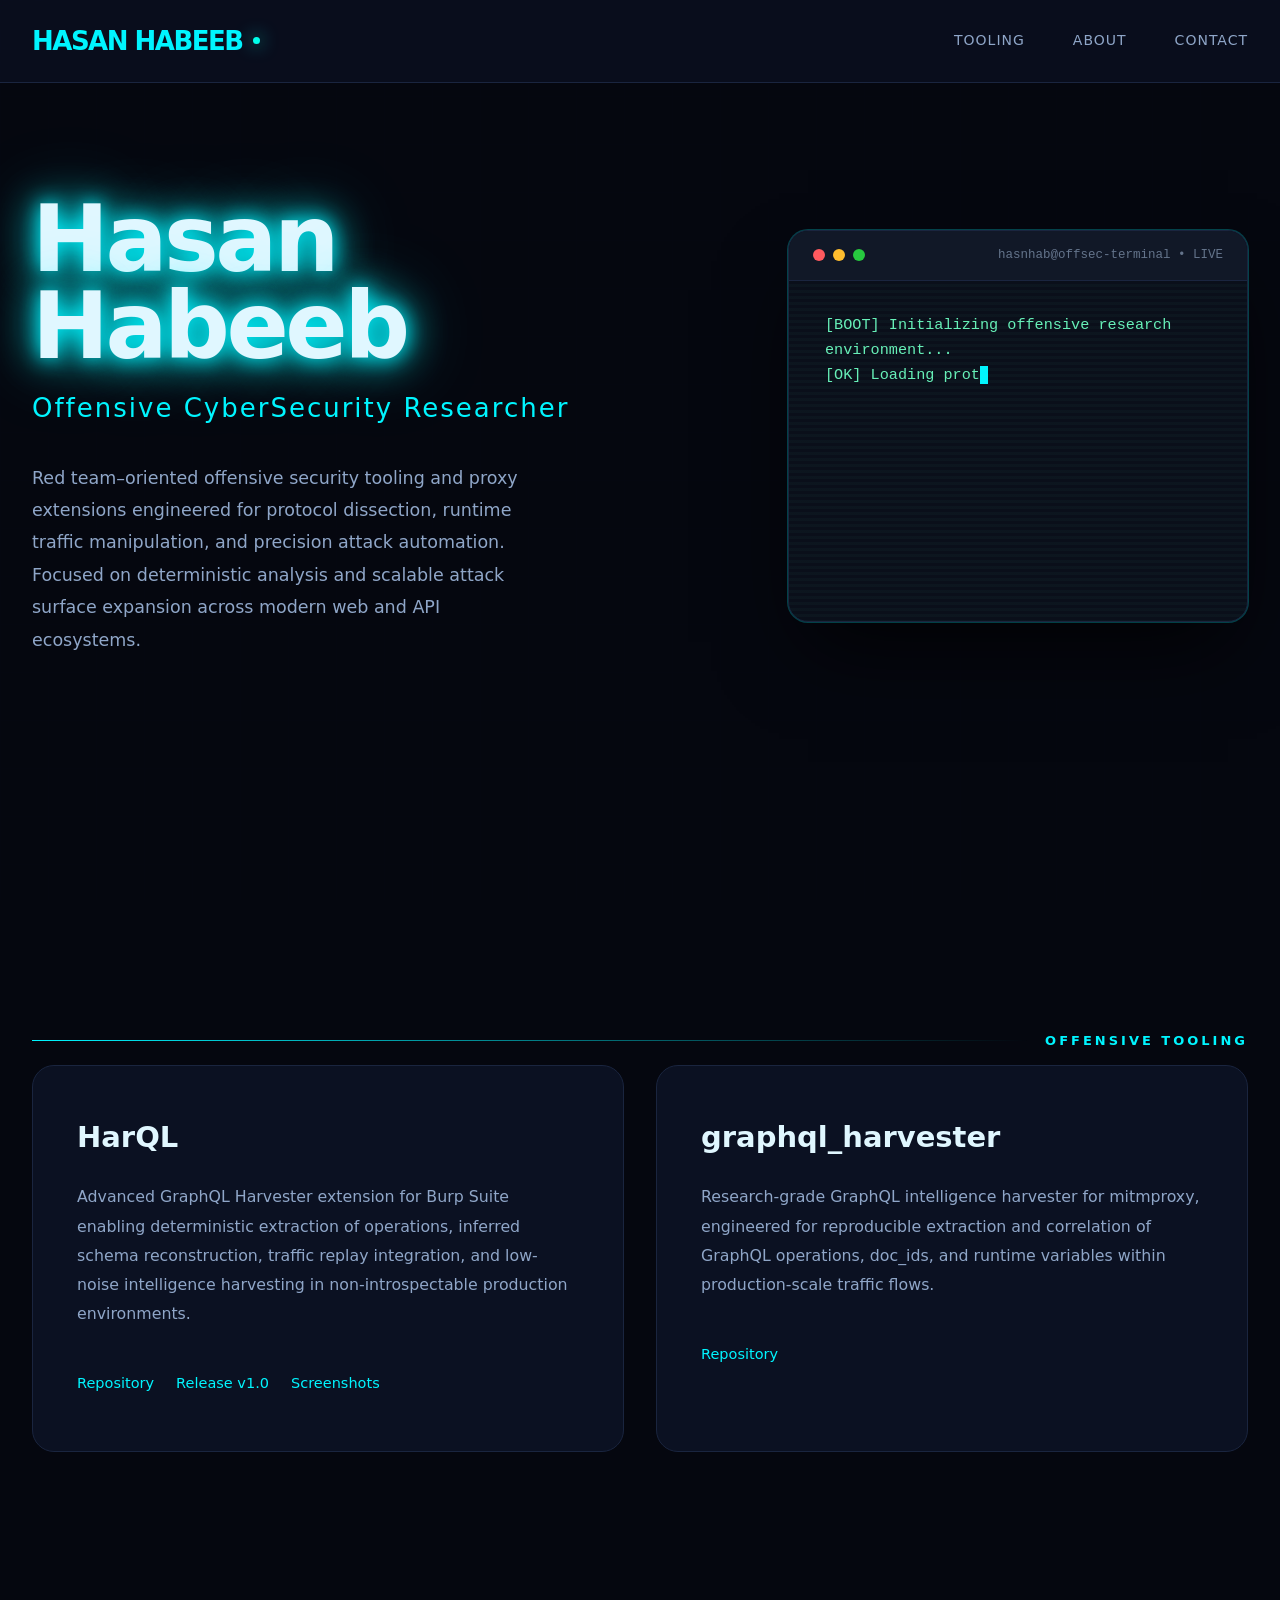
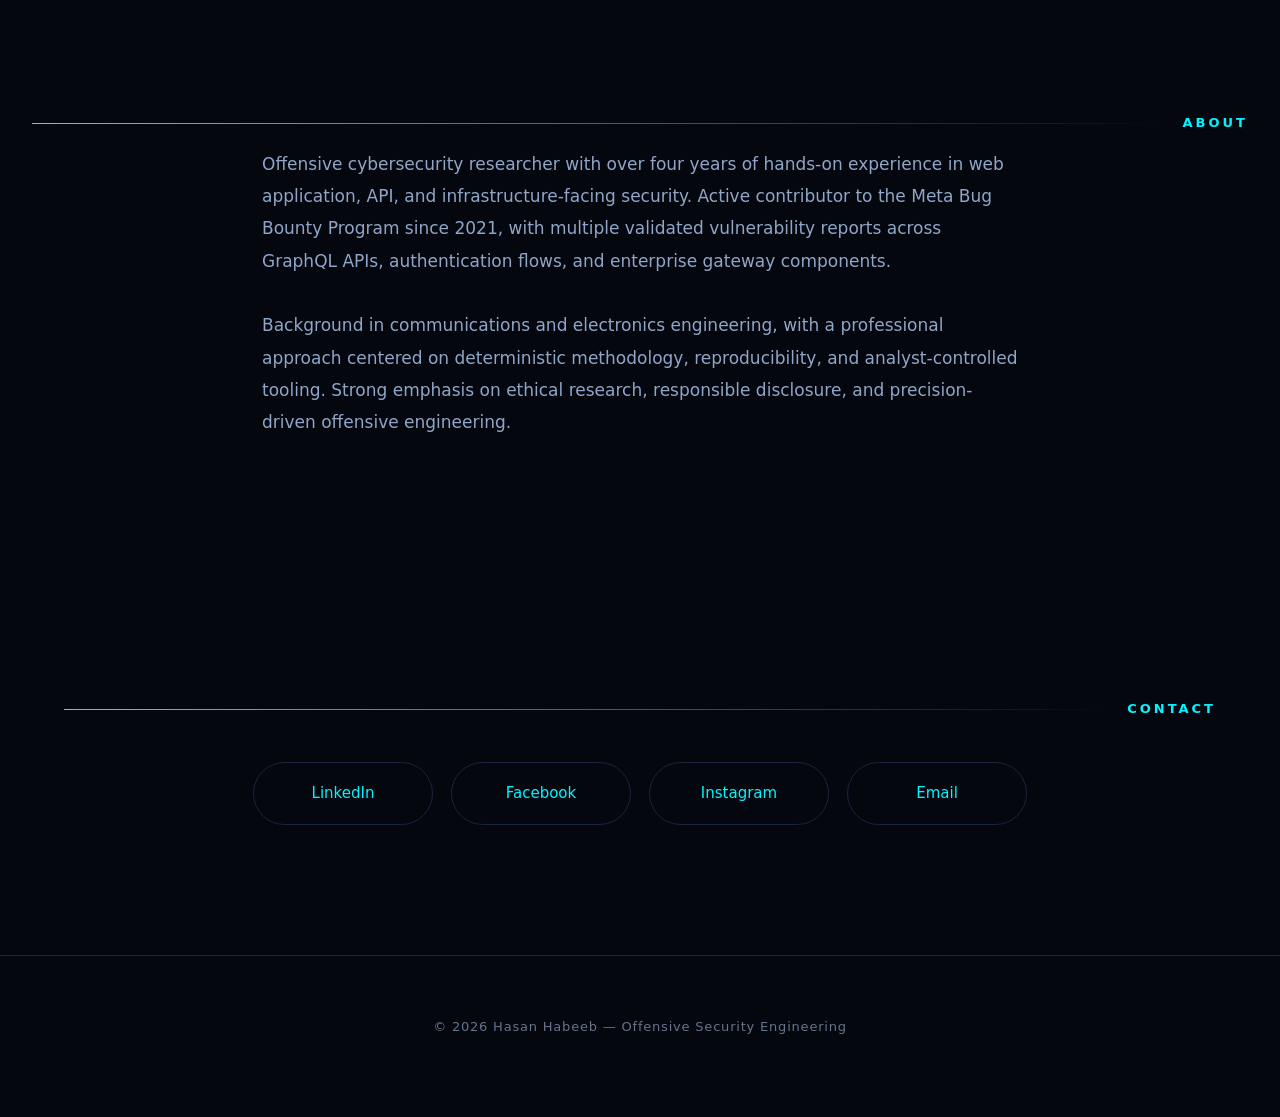
==== index.html @ f28cd234 "Update index.html" ====
<!DOCTYPE html>
<html lang="en">
<head>
    <meta charset="UTF-8">
    <meta name="viewport" content="width=device-width, initial-scale=1.0">
    <title>Hasan Habeeb | Offensive CyberSecurity Researcher</title>

    <meta name="description" content="Red team–oriented offensive security tooling and proxy extensions engineered for protocol dissection, runtime traffic manipulation, and precision attack automation.">
    <meta name="author" content="Hasan Habeeb">

    <meta property="og:title" content="Hasan Habeeb | Offensive CyberSecurity Researcher">
    <meta property="og:description" content="Offensive security tooling and proxy extensions for advanced protocol analysis and attack surface expansion.">
    <meta property="og:type" content="website">

    <meta http-equiv="Content-Security-Policy" content="default-src 'self'; script-src 'self' 'unsafe-inline'; style-src 'self' 'unsafe-inline'; img-src 'self' data:; font-src 'self'; connect-src 'self';">
    <meta http-equiv="Referrer-Policy" content="strict-origin-when-cross-origin">
    <meta http-equiv="X-Content-Type-Options" content="nosniff">
    <meta http-equiv="X-Frame-Options" content="DENY">
    <meta http-equiv="Permissions-Policy" content="camera=(), microphone=(), geolocation=(), payment=(), usb=(), magnetometer=(), gyroscope=(), accelerometer=()">
    <meta http-equiv="Strict-Transport-Security" content="max-age=31536000; includeSubDomains; preload">

    <style>
        :root {
            --bg: #05070f;
            --surface: #0b1122;
            --glass: rgba(11, 17, 34, 0.75);
            --border: #1a253f;
            --text: #e0f7ff;
            --muted: #8fa6c8;
            --accent: #00f5ff;
            --neon: #00ffea;
        }

        * {
            margin: 0;
            padding: 0;
            box-sizing: border-box;
        }

        body {
            background: var(--bg);
            color: var(--text);
            font-family: system-ui, -apple-system, BlinkMacSystemFont, "Segoe UI", Roboto, sans-serif;
            line-height: 1.65;
            overflow-x: hidden;
        }

        .grid-bg {
            position: fixed;
            inset: 0;
            background-image: 
                linear-gradient(var(--border) 1px, transparent 1px),
                linear-gradient(90deg, var(--border) 1px, transparent 1px);
            background-size: 48px 48px;
            opacity: 0.035;
            pointer-events: none;
            z-index: -1;
        }

        header {
            position: fixed;
            top: 0;
            left: 0;
            right: 0;
            z-index: 9999;
            background: var(--glass);
            backdrop-filter: blur(20px);
            border-bottom: 1px solid var(--border);
        }

        .nav-container {
            max-width: 1280px;
            margin: 0 auto;
            padding: 0 32px;
            height: 82px;
            display: flex;
            align-items: center;
            justify-content: space-between;
        }

        .logo {
            font-size: 26px;
            font-weight: 700;
            letter-spacing: -1.5px;
            color: var(--accent);
            display: flex;
            align-items: center;
            gap: 10px;
        }

        .logo::after {
            content: '';
            width: 7px;
            height: 7px;
            background: var(--neon);
            border-radius: 50%;
            box-shadow: 0 0 18px var(--neon);
        }

        .nav-links {
            display: flex;
            gap: 48px;
            font-size: 14px;
            font-weight: 500;
            letter-spacing: 1px;
        }

        .nav-links a {
            color: var(--muted);
            text-decoration: none;
            transition: all 0.3s cubic-bezier(0.23, 1, 0.32, 1);
            position: relative;
        }

        .nav-links a::after {
            content: '';
            position: absolute;
            width: 0;
            height: 1px;
            bottom: -4px;
            left: 0;
            background: var(--accent);
            transition: width 0.4s ease;
        }

        .nav-links a:hover {
            color: var(--accent);
        }

        .nav-links a:hover::after {
            width: 100%;
        }

        .hamburger {
            display: none;
            flex-direction: column;
            gap: 5px;
            cursor: pointer;
            z-index: 10000;
        }

        .hamburger span {
            width: 28px;
            height: 2px;
            background: var(--accent);
            transition: all 0.4s ease;
        }

        .mobile-menu {
            position: fixed;
            top: 82px;
            left: 0;
            right: 0;
            background: var(--surface);
            padding: 40px 32px;
            display: none;
            flex-direction: column;
            gap: 28px;
            font-size: 18px;
            border-top: 1px solid var(--border);
        }

        .mobile-menu a {
            color: var(--text);
            text-decoration: none;
        }

        .hero {
            min-height: 100vh;
            display: flex;
            align-items: center;
            position: relative;
            padding-top: 82px;
        }

        .hero-content {
            max-width: 1280px;
            margin: 0 auto;
            padding: 0 32px;
            display: grid;
            grid-template-columns: 1fr 460px;
            gap: 80px;
            align-items: center;
        }

        .hero-text h1 {
            font-size: clamp(52px, 7.5vw, 92px);
            font-weight: 700;
            line-height: 0.95;
            letter-spacing: -3.5px;
            text-shadow: 
                0 0 20px var(--accent),
                0 0 40px var(--accent),
                0 0 80px rgba(0, 245, 255, 0.4);
            margin-bottom: 16px;
        }

        .hero-text .subtitle {
            font-size: 26px;
            color: var(--accent);
            font-weight: 500;
            letter-spacing: 2px;
            margin-bottom: 32px;
        }

        .hero-text .tagline {
            font-size: 17.5px;
            max-width: 520px;
            color: var(--muted);
            line-height: 1.85;
        }

        .terminal-frame {
            background: #0a0f1a;
            border: 1px solid var(--border);
            border-radius: 20px;
            overflow: hidden;
            box-shadow: 
                0 0 0 1px rgba(0, 245, 255, 0.25),
                0 40px 80px -20px rgba(0, 0, 0, 0.8);
        }

        .terminal-header {
            background: #111827;
            padding: 14px 24px;
            display: flex;
            align-items: center;
            gap: 12px;
            border-bottom: 1px solid var(--border);
        }

        .terminal-dots {
            display: flex;
            gap: 8px;
        }

        .terminal-dots span {
            width: 12px;
            height: 12px;
            border-radius: 50%;
        }

        .terminal-dots span:nth-child(1) { background: #ff5a5f; }
        .terminal-dots span:nth-child(2) { background: #ffbd2e; }
        .terminal-dots span:nth-child(3) { background: #27c93f; }

        .terminal-body {
            padding: 32px 36px;
            font-family: ui-monospace, monospace;
            font-size: 15.2px;
            color: #67f0b8;
            height: 340px;
            position: relative;
            overflow: hidden;
        }

        .terminal-body::before {
            content: '';
            position: absolute;
            top: 0;
            left: 0;
            width: 100%;
            height: 100%;
            background: linear-gradient(transparent 50%, rgba(103, 240, 184, 0.03) 50%);
            background-size: 100% 6px;
            pointer-events: none;
            animation: scanline 6s linear infinite;
        }

        @keyframes scanline {
            0% { transform: translateY(-100%); }
            100% { transform: translateY(300%); }
        }

        section {
            padding: 130px 0;
            position: relative;
        }

        .section-header {
            max-width: 1280px;
            margin: 0 auto;
            padding: 0 32px;
            font-size: 13px;
            font-weight: 600;
            letter-spacing: 3px;
            color: var(--accent);
            margin-bottom: 14px;
            display: flex;
            align-items: center;
            gap: 16px;
        }

        .section-header::before {
            content: '';
            height: 1px;
            flex: 1;
            background: linear-gradient(to right, var(--accent), transparent);
        }

        .tools-grid {
            max-width: 1280px;
            margin: 0 auto;
            padding: 0 32px;
            display: grid;
            grid-template-columns: repeat(auto-fit, minmax(520px, 1fr));
            gap: 32px;
        }

        .tool-card {
            background: var(--surface);
            border: 1px solid var(--border);
            border-radius: 22px;
            padding: 48px 44px;
            transition: all 0.5s cubic-bezier(0.23, 1, 0.32, 1);
            position: relative;
            overflow: hidden;
        }

        .tool-card::before {
            content: '';
            position: absolute;
            inset: 0;
            background: linear-gradient(135deg, rgba(0, 245, 255, 0.06), transparent);
            opacity: 0;
            transition: opacity 0.5s ease;
        }

        .tool-card:hover {
            transform: translateY(-16px) scale(1.02);
            border-color: var(--accent);
            box-shadow: 0 0 60px -10px rgba(0, 245, 255, 0.45);
        }

        .tool-card:hover::before {
            opacity: 1;
        }

        .tool-card h3 {
            font-size: 29px;
            font-weight: 700;
            margin-bottom: 20px;
            color: var(--text);
        }

        .tool-card p {
            color: var(--muted);
            font-size: 15.8px;
            line-height: 1.85;
        }

        .tool-links {
            margin-top: 38px;
            display: flex;
            flex-wrap: wrap;
            gap: 22px;
        }

        .tool-links a {
            color: var(--accent);
            font-size: 14.5px;
            font-weight: 500;
            text-decoration: none;
            padding: 6px 0;
            border-bottom: 1px solid transparent;
            transition: all 0.3s ease;
        }

        .tool-links a:hover {
            border-bottom-color: var(--accent);
            color: #ffffff;
        }

        .about-content {
            max-width: 1280px;
            margin: 0 auto;
            padding: 0 32px;
            font-size: 17px;
            color: var(--muted);
            line-height: 1.9;
            max-width: 820px;
        }

        .contact-section {
            max-width: 1280px;
            margin: 0 auto;
            padding: 0 32px;
            text-align: center;
        }

        .contact-buttons {
            display: flex;
            justify-content: center;
            flex-wrap: wrap;
            gap: 18px;
            margin-top: 42px;
        }

        .contact-btn {
            background: transparent;
            border: 1.5px solid var(--border);
            color: var(--accent);
            padding: 18px 42px;
            border-radius: 9999px;
            font-size: 15px;
            font-weight: 500;
            text-decoration: none;
            transition: all 0.4s cubic-bezier(0.23, 1, 0.32, 1);
            min-width: 180px;
        }

        .contact-btn:hover {
            border-color: var(--accent);
            background: rgba(0, 245, 255, 0.08);
            transform: translateY(-4px);
            box-shadow: 0 0 30px rgba(0, 245, 255, 0.3);
        }

        footer {
            border-top: 1px solid var(--border);
            padding: 60px 0 80px;
            text-align: center;
            color: #64748b;
            font-size: 13px;
            letter-spacing: 0.8px;
        }

        @media (max-width: 992px) {
            .hero-content {
                grid-template-columns: 1fr;
                gap: 60px;
                text-align: center;
            }
            .tools-grid {
                grid-template-columns: 1fr;
            }
        }

        @media (max-width: 768px) {
            .nav-links {
                display: none;
            }
            .hamburger {
                display: flex;
            }
            .mobile-menu {
                display: none;
            }
            .mobile-menu.active {
                display: flex;
            }
            .terminal-body {
                height: 280px;
                padding: 24px 28px;
                font-size: 14px;
            }
        }
    </style>
</head>
<body>

    <div class="grid-bg"></div>

    <header>
        <div class="nav-container">
            <div class="logo">HASAN HABEEB</div>
            
            <div class="nav-links">
                <a href="#tools">TOOLING</a>
                <a href="#about">ABOUT</a>
                <a href="#contact">CONTACT</a>
            </div>

            <div class="hamburger" id="hamburger">
                <span></span>
                <span></span>
                <span></span>
            </div>
        </div>

        <div class="mobile-menu" id="mobileMenu">
            <a href="#tools">TOOLING</a>
            <a href="#about">ABOUT</a>
            <a href="#contact">CONTACT</a>
        </div>
    </header>

    <section class="hero">
        <div class="hero-content">
            <div class="hero-text">
                <h1>Hasan Habeeb</h1>
                <div class="subtitle">Offensive CyberSecurity Researcher</div>
                <div class="tagline">
                    Red team–oriented offensive security tooling and proxy extensions engineered for protocol dissection, runtime traffic manipulation, and precision attack automation. Focused on deterministic analysis and scalable attack surface expansion across modern web and API ecosystems.
                </div>
            </div>

            <div class="terminal-frame">
                <div class="terminal-header">
                    <div class="terminal-dots">
                        <span></span>
                        <span></span>
                        <span></span>
                    </div>
                    <div style="margin-left: auto; font-size: 12.5px; color: #64748b; font-family: monospace;">hasnhab@offsec-terminal • LIVE</div>
                </div>
                <div class="terminal-body" id="terminal"></div>
            </div>
        </div>
    </section>

    <section id="tools">
        <div class="section-header">OFFENSIVE TOOLING</div>
        
        <div class="tools-grid">
            <div class="tool-card">
                <h3>HarQL</h3>
                <p>
                    Advanced GraphQL Harvester extension for Burp Suite enabling deterministic extraction of operations, inferred schema reconstruction, traffic replay integration, and low-noise intelligence harvesting in non-introspectable production environments.
                </p>
                <div class="tool-links">
                    <a href="https://github.com/Hasnhab/HarQL" target="_blank">Repository</a>
                    <a href="https://github.com/Hasnhab/HarQL/releases/tag/HarQL_v1.0" target="_blank">Release v1.0</a>
                    <a href="https://github.com/Hasnhab/HarQL/blob/main/README.md#demo--screenshots" target="_blank">Screenshots</a>
                </div>
            </div>

            <div class="tool-card">
                <h3>graphql_harvester</h3>
                <p>
                    Research-grade GraphQL intelligence harvester for mitmproxy, engineered for reproducible extraction and correlation of GraphQL operations, doc_ids, and runtime variables within production-scale traffic flows.
                </p>
                <div class="tool-links">
                    <a href="https://github.com/Hasnhab/graphql_harvester" target="_blank">Repository</a>
                </div>
            </div>
        </div>
    </section>

    <section id="about">
        <div class="section-header">ABOUT</div>
        <div class="about-content">
            Offensive cybersecurity researcher with over four years of hands-on experience in web application, API, and infrastructure-facing security. Active contributor to the Meta Bug Bounty Program since 2021, with multiple validated vulnerability reports across GraphQL APIs, authentication flows, and enterprise gateway components.
            <br><br>
            Background in communications and electronics engineering, with a professional approach centered on deterministic methodology, reproducibility, and analyst-controlled tooling. Strong emphasis on ethical research, responsible disclosure, and precision-driven offensive engineering.
        </div>
    </section>

    <section id="contact">
        <div class="contact-section">
            <div class="section-header">CONTACT</div>
            
            <div class="contact-buttons">
                <a href="https://www.linkedin.com/in/hasanhabeeb" target="_blank" class="contact-btn">LinkedIn</a>
                <a href="https://www.facebook.com/HasanHabeb" target="_blank" class="contact-btn">Facebook</a>
                <a href="https://www.instagram.com/hasan.a.habeeb" target="_blank" class="contact-btn">Instagram</a>
                <a href="mailto:hasnhab.sec@gmail.com" class="contact-btn">Email</a>
            </div>
        </div>
    </section>

    <footer>
        © 2026 Hasan Habeeb — Offensive Security Engineering
    </footer>

    <script>
        const lines = [
            "[BOOT] Initializing offensive research environment...",
            "[OK] Loading protocol dissection modules",
            "[OK] Attaching runtime traffic instrumentation",
            "[OK] GraphQL intelligence harvesting engine ready",
            "[OK] Attack surface expansion routines active",
            "[READY] Analyst control granted"
        ];

        let lineIndex = 0;
        let charIndex = 0;
        let currentText = "";

        const terminal = document.getElementById("terminal");

        function typeLine() {
            if (lineIndex < lines.length) {
                if (charIndex < lines[lineIndex].length) {
                    currentText += lines[lineIndex].charAt(charIndex);
                    terminal.innerHTML = currentText + '<span style="display:inline-block;width:8px;height:18px;background:#00f5ff;vertical-align:middle;animation:blink 0.7s step-end infinite;"></span>';
                    charIndex++;
                    setTimeout(typeLine, 26);
                } else {
                    currentText += "<br>";
                    terminal.innerHTML = currentText + '<span style="display:inline-block;width:8px;height:18px;background:#00f5ff;vertical-align:middle;animation:blink 0.7s step-end infinite;"></span>';
                    lineIndex++;
                    charIndex = 0;
                    setTimeout(typeLine, 480);
                }
            } else {
                setTimeout(() => {
                    terminal.innerHTML = "";
                    lineIndex = 0;
                    charIndex = 0;
                    currentText = "";
                    typeLine();
                }, 3800);
            }
        }

        const hamburger = document.getElementById("hamburger");
        const mobileMenu = document.getElementById("mobileMenu");

        hamburger.addEventListener("click", () => {
            hamburger.classList.toggle("active");
            mobileMenu.classList.toggle("active");
            
            if (hamburger.classList.contains("active")) {
                hamburger.style.transform = "rotate(90deg)";
                hamburger.children[0].style.transform = "rotate(45deg) translate(6px, 6px)";
                hamburger.children[1].style.opacity = "0";
                hamburger.children[2].style.transform = "rotate(-45deg) translate(5px, -5px)";
            } else {
                hamburger.style.transform = "none";
                hamburger.children[0].style.transform = "none";
                hamburger.children[1].style.opacity = "1";
                hamburger.children[2].style.transform = "none";
            }
        });

        window.onload = () => {
            typeLine();
        };
    </script>
</body>
</html>
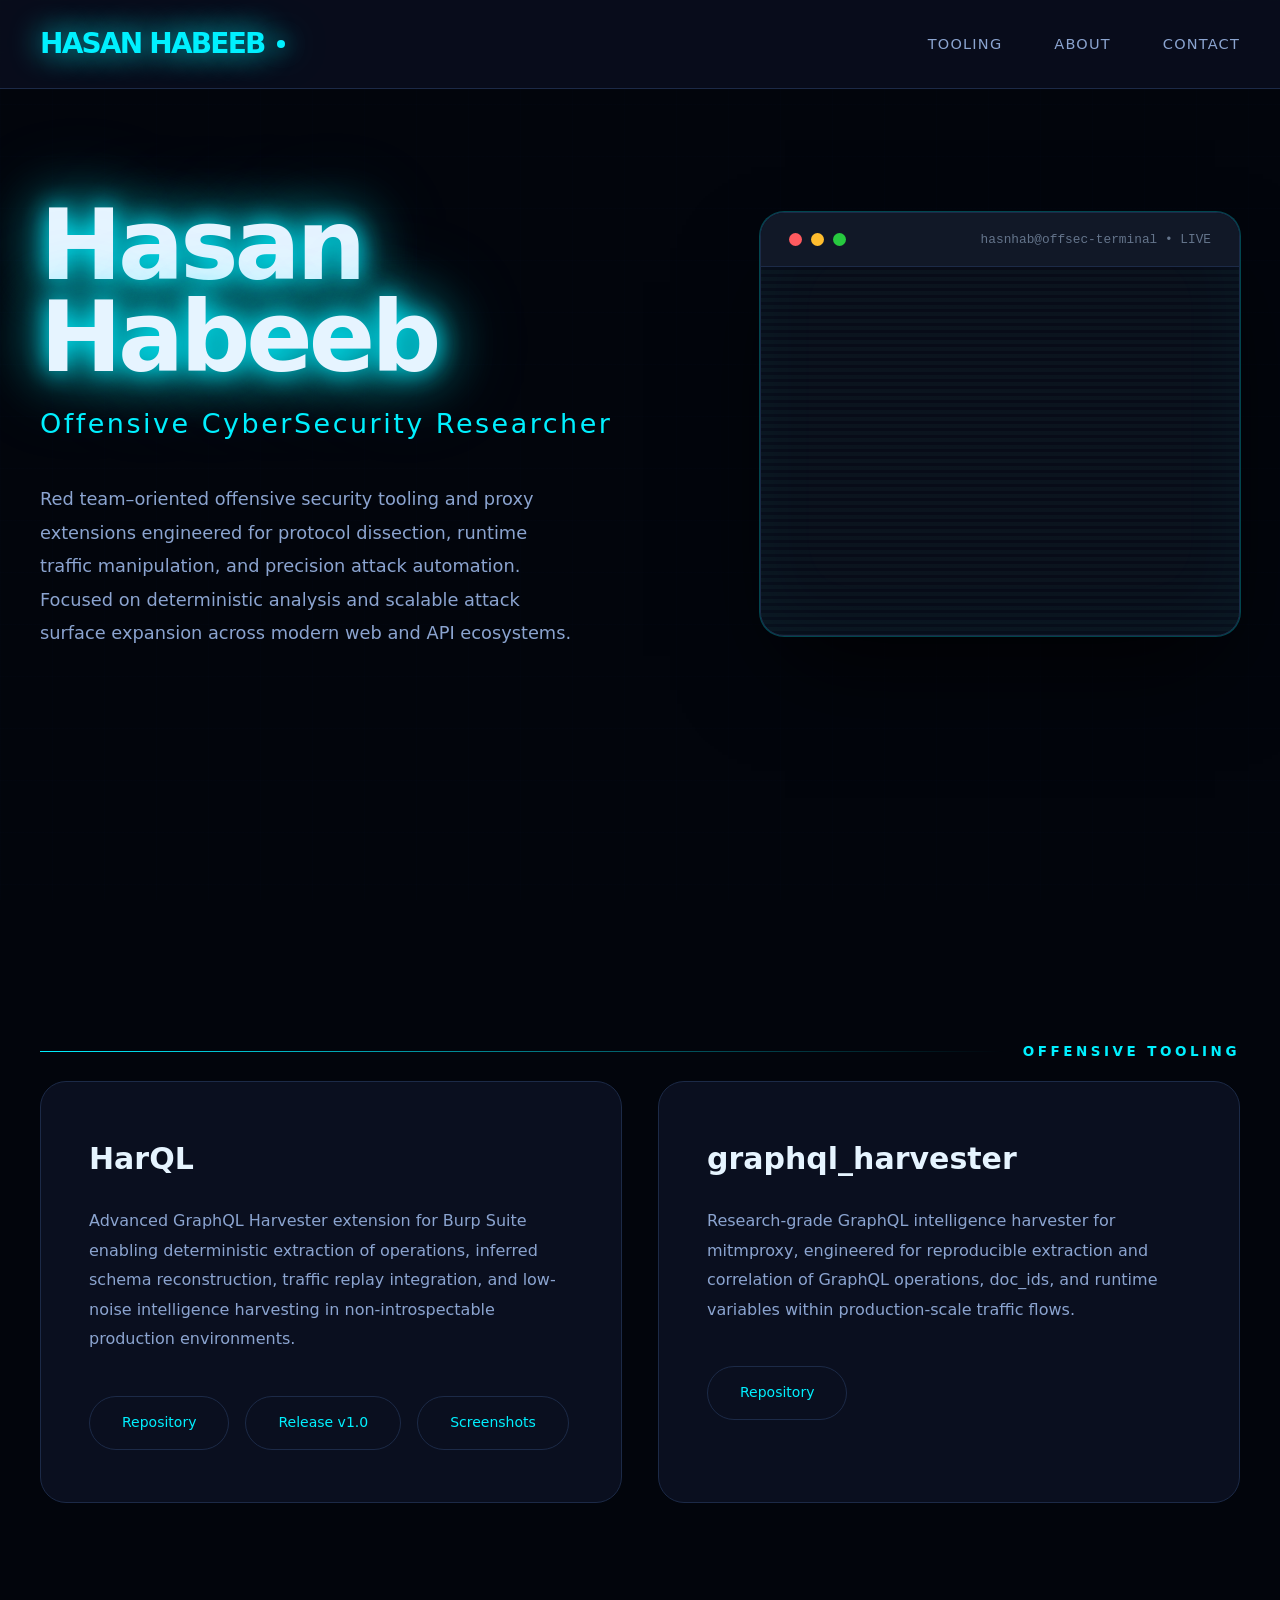
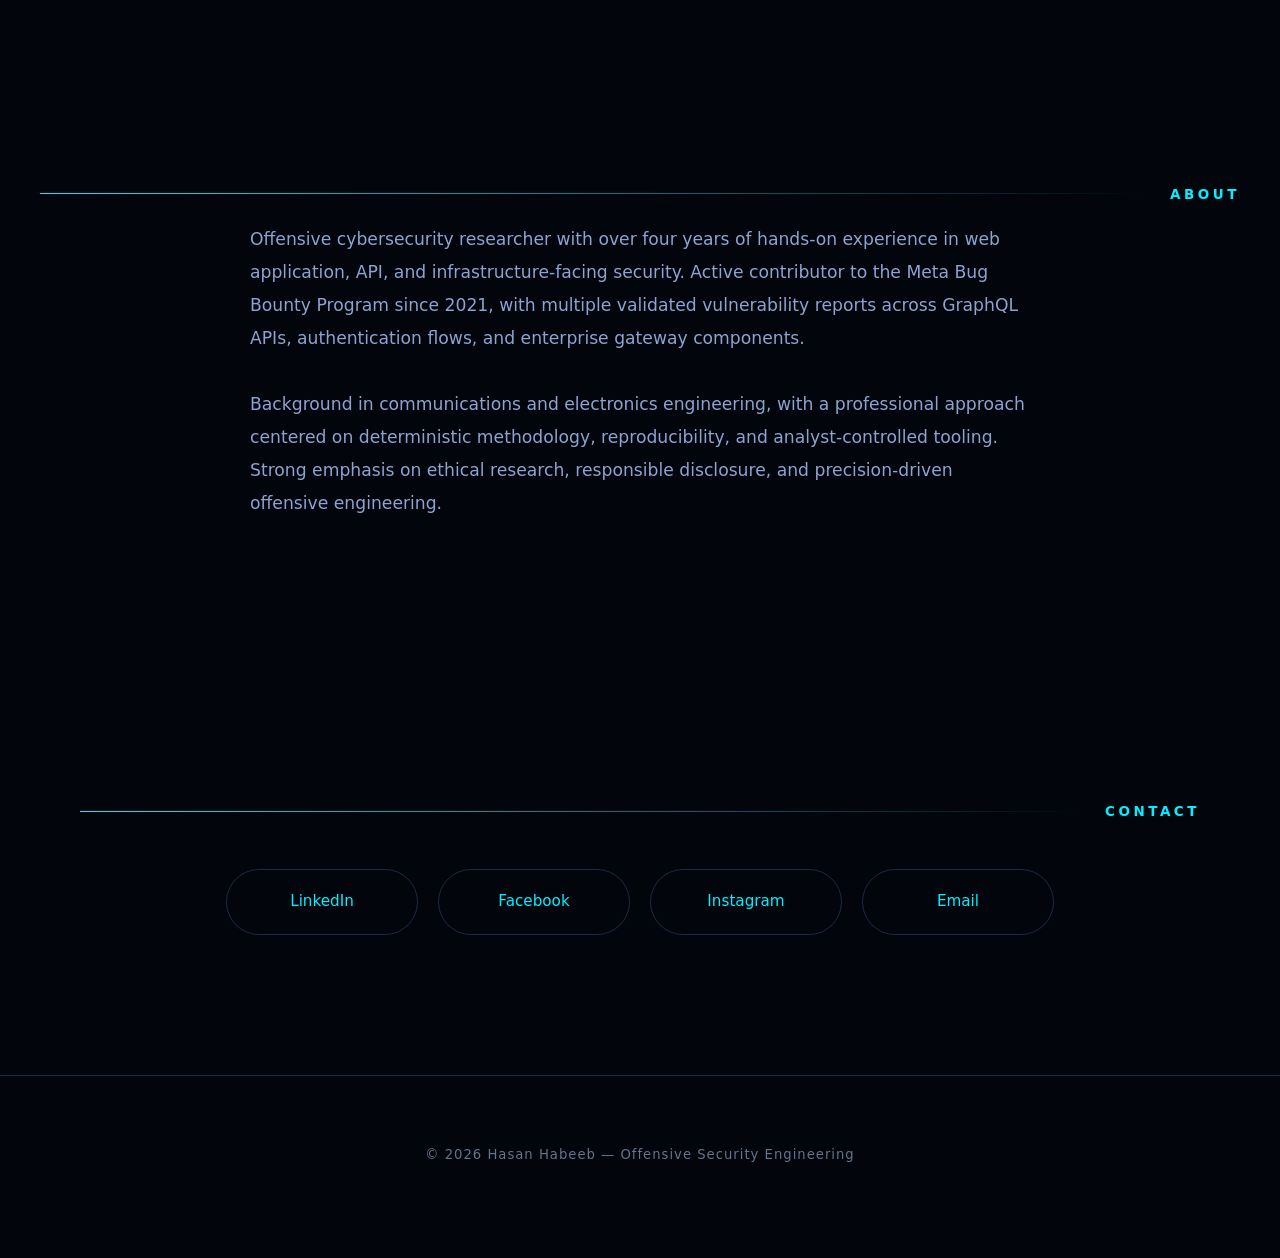
==== commit 464a8b8c: "Update index.html" ====
--- a/index.html
+++ b/index.html
@@ -21,14 +21,14 @@
 
     <style>
         :root {
-            --bg: #05070f;
-            --surface: #0b1122;
-            --glass: rgba(11, 17, 34, 0.75);
-            --border: #1a253f;
-            --text: #e0f7ff;
-            --muted: #8fa6c8;
-            --accent: #00f5ff;
-            --neon: #00ffea;
+            --bg: #02050c;
+            --surface: #0a0f1f;
+            --glass: rgba(10, 15, 31, 0.82);
+            --border: #1c2a47;
+            --text: #e6f4ff;
+            --muted: #8ba4d0;
+            --accent: #00f0ff;
+            --neon-glow: #00f0ff;
         }
 
         * {
@@ -41,7 +41,7 @@
             background: var(--bg);
             color: var(--text);
             font-family: system-ui, -apple-system, BlinkMacSystemFont, "Segoe UI", Roboto, sans-serif;
-            line-height: 1.65;
+            line-height: 1.68;
             overflow-x: hidden;
         }
 
@@ -49,10 +49,9 @@
             position: fixed;
             inset: 0;
             background-image: 
-                linear-gradient(var(--border) 1px, transparent 1px),
-                linear-gradient(90deg, var(--border) 1px, transparent 1px);
-            background-size: 48px 48px;
-            opacity: 0.035;
+                linear-gradient(rgba(28, 42, 71, 0.045) 1px, transparent 1px),
+                linear-gradient(90deg, rgba(28, 42, 71, 0.045) 1px, transparent 1px);
+            background-size: 52px 52px;
             pointer-events: none;
             z-index: -1;
         }
@@ -64,67 +63,68 @@
             right: 0;
             z-index: 9999;
             background: var(--glass);
-            backdrop-filter: blur(20px);
+            backdrop-filter: blur(28px);
             border-bottom: 1px solid var(--border);
         }
 
         .nav-container {
-            max-width: 1280px;
+            max-width: 1320px;
             margin: 0 auto;
-            padding: 0 32px;
-            height: 82px;
+            padding: 0 40px;
+            height: 88px;
             display: flex;
             align-items: center;
             justify-content: space-between;
         }
 
         .logo {
-            font-size: 26px;
+            font-size: 28px;
             font-weight: 700;
-            letter-spacing: -1.5px;
+            letter-spacing: -1.8px;
             color: var(--accent);
             display: flex;
             align-items: center;
-            gap: 10px;
+            gap: 12px;
+            text-shadow: 0 0 30px var(--neon-glow);
         }
 
         .logo::after {
             content: '';
-            width: 7px;
-            height: 7px;
-            background: var(--neon);
+            width: 8px;
+            height: 8px;
+            background: var(--accent);
             border-radius: 50%;
-            box-shadow: 0 0 18px var(--neon);
+            box-shadow: 0 0 22px var(--neon-glow), 0 0 44px var(--neon-glow);
         }
 
         .nav-links {
             display: flex;
-            gap: 48px;
-            font-size: 14px;
+            gap: 52px;
+            font-size: 14.5px;
             font-weight: 500;
-            letter-spacing: 1px;
+            letter-spacing: 1.2px;
         }
 
         .nav-links a {
             color: var(--muted);
             text-decoration: none;
-            transition: all 0.3s cubic-bezier(0.23, 1, 0.32, 1);
+            transition: all 0.35s cubic-bezier(0.23, 1, 0.32, 1);
             position: relative;
         }
 
         .nav-links a::after {
             content: '';
             position: absolute;
+            bottom: -6px;
+            left: 0;
             width: 0;
-            height: 1px;
-            bottom: -4px;
-            left: 0;
-            background: var(--accent);
-            transition: width 0.4s ease;
+            height: 1.5px;
+            background: linear-gradient(to right, var(--accent), transparent);
+            transition: width 0.45s ease;
         }
 
         .nav-links a:hover {
-            color: var(--accent);
+            color: #ffffff;
         }
 
         .nav-links a:hover::after {
@@ -134,109 +134,113 @@
         .hamburger {
             display: none;
             flex-direction: column;
-            gap: 5px;
+            gap: 6px;
             cursor: pointer;
             z-index: 10000;
         }
 
         .hamburger span {
-            width: 28px;
-            height: 2px;
+            width: 30px;
+            height: 2.5px;
             background: var(--accent);
-            transition: all 0.4s ease;
+            transition: all 0.45s cubic-bezier(0.68, -0.55, 0.27, 1.55);
         }
 
         .mobile-menu {
             position: fixed;
-            top: 82px;
+            top: 88px;
             left: 0;
             right: 0;
             background: var(--surface);
-            padding: 40px 32px;
+            padding: 48px 40px;
             display: none;
             flex-direction: column;
-            gap: 28px;
-            font-size: 18px;
+            gap: 32px;
+            font-size: 19px;
+            font-weight: 500;
             border-top: 1px solid var(--border);
+            box-shadow: 0 20px 40px rgba(0, 0, 0, 0.7);
         }
 
         .mobile-menu a {
             color: var(--text);
             text-decoration: none;
+            transition: color 0.3s ease;
         }
 
         .hero {
             min-height: 100vh;
             display: flex;
             align-items: center;
+            padding-top: 88px;
             position: relative;
-            padding-top: 82px;
         }
 
         .hero-content {
-            max-width: 1280px;
+            max-width: 1320px;
             margin: 0 auto;
-            padding: 0 32px;
+            padding: 0 40px;
             display: grid;
-            grid-template-columns: 1fr 460px;
-            gap: 80px;
+            grid-template-columns: 1fr 480px;
+            gap: 92px;
             align-items: center;
         }
 
         .hero-text h1 {
-            font-size: clamp(52px, 7.5vw, 92px);
+            font-size: clamp(56px, 7.8vw, 98px);
             font-weight: 700;
-            line-height: 0.95;
-            letter-spacing: -3.5px;
+            line-height: 0.94;
+            letter-spacing: -4px;
             text-shadow: 
-                0 0 20px var(--accent),
-                0 0 40px var(--accent),
-                0 0 80px rgba(0, 245, 255, 0.4);
-            margin-bottom: 16px;
+                0 0 25px var(--accent),
+                0 0 55px var(--accent),
+                0 0 95px rgba(0, 240, 255, 0.35);
+            margin-bottom: 18px;
         }
 
         .hero-text .subtitle {
-            font-size: 26px;
+            font-size: 27px;
             color: var(--accent);
             font-weight: 500;
-            letter-spacing: 2px;
-            margin-bottom: 32px;
+            letter-spacing: 2.5px;
+            margin-bottom: 36px;
         }
 
         .hero-text .tagline {
-            font-size: 17.5px;
-            max-width: 520px;
+            font-size: 17.8px;
+            max-width: 540px;
             color: var(--muted);
-            line-height: 1.85;
+            line-height: 1.88;
         }
 
         .terminal-frame {
-            background: #0a0f1a;
+            background: #080c18;
             border: 1px solid var(--border);
-            border-radius: 20px;
+            border-radius: 24px;
             overflow: hidden;
             box-shadow: 
-                0 0 0 1px rgba(0, 245, 255, 0.25),
-                0 40px 80px -20px rgba(0, 0, 0, 0.8);
+                0 0 0 1px rgba(0, 240, 255, 0.28),
+                0 45px 95px -25px rgba(0, 0, 0, 0.85),
+                inset 0 0 80px rgba(0, 240, 255, 0.035);
         }
 
         .terminal-header {
             background: #111827;
-            padding: 14px 24px;
+            padding: 16px 28px;
             display: flex;
             align-items: center;
-            gap: 12px;
+            gap: 14px;
             border-bottom: 1px solid var(--border);
         }
 
         .terminal-dots {
             display: flex;
-            gap: 8px;
+            gap: 9px;
         }
 
         .terminal-dots span {
-            width: 12px;
-            height: 12px;
+            width: 13px;
+            height: 13px;
             border-radius: 50%;
         }
 
@@ -245,11 +249,11 @@
         .terminal-dots span:nth-child(3) { background: #27c93f; }
 
         .terminal-body {
-            padding: 32px 36px;
+            padding: 36px 40px;
             font-family: ui-monospace, monospace;
-            font-size: 15.2px;
-            color: #67f0b8;
-            height: 340px;
+            font-size: 15.4px;
+            color: #6ff8c4;
+            height: 368px;
             position: relative;
             overflow: hidden;
         }
@@ -257,38 +261,35 @@
         .terminal-body::before {
             content: '';
             position: absolute;
-            top: 0;
-            left: 0;
-            width: 100%;
-            height: 100%;
-            background: linear-gradient(transparent 50%, rgba(103, 240, 184, 0.03) 50%);
-            background-size: 100% 6px;
+            inset: 0;
+            background: linear-gradient(transparent 48%, rgba(111, 248, 196, 0.035) 50%);
+            background-size: 100% 7px;
             pointer-events: none;
-            animation: scanline 6s linear infinite;
+            animation: scanline 7s linear infinite;
         }
 
         @keyframes scanline {
-            0% { transform: translateY(-100%); }
-            100% { transform: translateY(300%); }
+            0% { transform: translateY(-120%); }
+            100% { transform: translateY(320%); }
         }
 
         section {
-            padding: 130px 0;
+            padding: 140px 0;
             position: relative;
         }
 
         .section-header {
-            max-width: 1280px;
+            max-width: 1320px;
             margin: 0 auto;
-            padding: 0 32px;
-            font-size: 13px;
+            padding: 0 40px;
+            font-size: 13.5px;
             font-weight: 600;
-            letter-spacing: 3px;
+            letter-spacing: 3.5px;
             color: var(--accent);
-            margin-bottom: 14px;
+            margin-bottom: 18px;
             display: flex;
             align-items: center;
-            gap: 16px;
+            gap: 18px;
         }
 
         .section-header::before {
@@ -299,20 +300,20 @@
         }
 
         .tools-grid {
-            max-width: 1280px;
+            max-width: 1320px;
             margin: 0 auto;
-            padding: 0 32px;
+            padding: 0 40px;
             display: grid;
-            grid-template-columns: repeat(auto-fit, minmax(520px, 1fr));
-            gap: 32px;
+            grid-template-columns: repeat(auto-fit, minmax(540px, 1fr));
+            gap: 36px;
         }
 
         .tool-card {
             background: var(--surface);
             border: 1px solid var(--border);
-            border-radius: 22px;
-            padding: 48px 44px;
-            transition: all 0.5s cubic-bezier(0.23, 1, 0.32, 1);
+            border-radius: 26px;
+            padding: 52px 48px;
+            transition: all 0.55s cubic-bezier(0.23, 1, 0.32, 1);
             position: relative;
             overflow: hidden;
         }
@@ -321,15 +322,18 @@
             content: '';
             position: absolute;
             inset: 0;
-            background: linear-gradient(135deg, rgba(0, 245, 255, 0.06), transparent);
+            background: linear-gradient(135deg, rgba(0, 240, 255, 0.065), transparent 60%);
             opacity: 0;
-            transition: opacity 0.5s ease;
+            transition: opacity 0.55s ease;
+            pointer-events: none;
         }
 
         .tool-card:hover {
-            transform: translateY(-16px) scale(1.02);
+            transform: translateY(-18px);
             border-color: var(--accent);
-            box-shadow: 0 0 60px -10px rgba(0, 245, 255, 0.45);
+            box-shadow: 
+                0 0 0 1px var(--accent),
+                0 35px 75px -18px rgba(0, 240, 255, 0.42);
         }
 
         .tool-card:hover::before {
@@ -337,98 +341,101 @@
         }
 
         .tool-card h3 {
-            font-size: 29px;
+            font-size: 30px;
             font-weight: 700;
-            margin-bottom: 20px;
-            color: var(--text);
+            margin-bottom: 22px;
         }
 
         .tool-card p {
             color: var(--muted);
-            font-size: 15.8px;
+            font-size: 16px;
             line-height: 1.85;
         }
 
         .tool-links {
-            margin-top: 38px;
+            margin-top: 42px;
             display: flex;
             flex-wrap: wrap;
-            gap: 22px;
-        }
-
-        .tool-links a {
-            color: var(--accent);
-            font-size: 14.5px;
-            font-weight: 500;
-            text-decoration: none;
-            padding: 6px 0;
-            border-bottom: 1px solid transparent;
-            transition: all 0.3s ease;
-        }
-
-        .tool-links a:hover {
-            border-bottom-color: var(--accent);
-            color: #ffffff;
-        }
-
-        .about-content {
-            max-width: 1280px;
-            margin: 0 auto;
-            padding: 0 32px;
-            font-size: 17px;
-            color: var(--muted);
-            line-height: 1.9;
-            max-width: 820px;
-        }
-
-        .contact-section {
-            max-width: 1280px;
-            margin: 0 auto;
-            padding: 0 32px;
-            text-align: center;
-        }
-
-        .contact-buttons {
-            display: flex;
-            justify-content: center;
-            flex-wrap: wrap;
-            gap: 18px;
-            margin-top: 42px;
-        }
-
-        .contact-btn {
+            gap: 16px;
+        }
+
+        .tool-btn {
             background: transparent;
             border: 1.5px solid var(--border);
             color: var(--accent);
-            padding: 18px 42px;
+            padding: 14px 32px;
             border-radius: 9999px;
-            font-size: 15px;
+            font-size: 14px;
             font-weight: 500;
             text-decoration: none;
             transition: all 0.4s cubic-bezier(0.23, 1, 0.32, 1);
-            min-width: 180px;
+        }
+
+        .tool-btn:hover {
+            background: rgba(0, 240, 255, 0.09);
+            border-color: var(--accent);
+            box-shadow: 0 0 25px rgba(0, 240, 255, 0.35);
+            transform: translateY(-3px);
+        }
+
+        .about-content {
+            max-width: 1320px;
+            margin: 0 auto;
+            padding: 0 40px;
+            font-size: 17.2px;
+            color: var(--muted);
+            line-height: 1.92;
+            max-width: 860px;
+        }
+
+        .contact-section {
+            max-width: 1320px;
+            margin: 0 auto;
+            padding: 0 40px;
+            text-align: center;
+        }
+
+        .contact-buttons {
+            display: flex;
+            justify-content: center;
+            flex-wrap: wrap;
+            gap: 20px;
+            margin-top: 46px;
+        }
+
+        .contact-btn {
+            background: transparent;
+            border: 1.8px solid var(--border);
+            color: var(--accent);
+            padding: 19px 46px;
+            border-radius: 9999px;
+            font-size: 15.2px;
+            font-weight: 500;
+            text-decoration: none;
+            transition: all 0.45s cubic-bezier(0.23, 1, 0.32, 1);
+            min-width: 192px;
         }
 
         .contact-btn:hover {
             border-color: var(--accent);
-            background: rgba(0, 245, 255, 0.08);
-            transform: translateY(-4px);
-            box-shadow: 0 0 30px rgba(0, 245, 255, 0.3);
+            background: rgba(0, 240, 255, 0.085);
+            box-shadow: 0 0 35px rgba(0, 240, 255, 0.38);
+            transform: translateY(-5px);
         }
 
         footer {
             border-top: 1px solid var(--border);
-            padding: 60px 0 80px;
+            padding: 68px 0 92px;
             text-align: center;
             color: #64748b;
-            font-size: 13px;
-            letter-spacing: 0.8px;
-        }
-
-        @media (max-width: 992px) {
+            font-size: 13.2px;
+            letter-spacing: 1px;
+        }
+
+        @media (max-width: 1024px) {
             .hero-content {
                 grid-template-columns: 1fr;
-                gap: 60px;
+                gap: 72px;
                 text-align: center;
             }
             .tools-grid {
@@ -450,9 +457,9 @@
                 display: flex;
             }
             .terminal-body {
-                height: 280px;
-                padding: 24px 28px;
-                font-size: 14px;
+                height: 290px;
+                padding: 28px 32px;
+                font-size: 14.2px;
             }
         }
     </style>
@@ -502,7 +509,7 @@
                         <span></span>
                         <span></span>
                     </div>
-                    <div style="margin-left: auto; font-size: 12.5px; color: #64748b; font-family: monospace;">hasnhab@offsec-terminal • LIVE</div>
+                    <div style="margin-left: auto; font-size: 12.8px; color: #64748b; font-family: monospace;">hasnhab@offsec-terminal • LIVE</div>
                 </div>
                 <div class="terminal-body" id="terminal"></div>
             </div>
@@ -519,9 +526,9 @@
                     Advanced GraphQL Harvester extension for Burp Suite enabling deterministic extraction of operations, inferred schema reconstruction, traffic replay integration, and low-noise intelligence harvesting in non-introspectable production environments.
                 </p>
                 <div class="tool-links">
-                    <a href="https://github.com/Hasnhab/HarQL" target="_blank">Repository</a>
-                    <a href="https://github.com/Hasnhab/HarQL/releases/tag/HarQL_v1.0" target="_blank">Release v1.0</a>
-                    <a href="https://github.com/Hasnhab/HarQL/blob/main/README.md#demo--screenshots" target="_blank">Screenshots</a>
+                    <a href="https://github.com/Hasnhab/HarQL" target="_blank" class="tool-btn">Repository</a>
+                    <a href="https://github.com/Hasnhab/HarQL/releases/tag/HarQL_v1.0" target="_blank" class="tool-btn">Release v1.0</a>
+                    <a href="https://github.com/Hasnhab/HarQL/blob/main/README.md#demo--screenshots" target="_blank" class="tool-btn">Screenshots</a>
                 </div>
             </div>
 
@@ -531,7 +538,7 @@
                     Research-grade GraphQL intelligence harvester for mitmproxy, engineered for reproducible extraction and correlation of GraphQL operations, doc_ids, and runtime variables within production-scale traffic flows.
                 </p>
                 <div class="tool-links">
-                    <a href="https://github.com/Hasnhab/graphql_harvester" target="_blank">Repository</a>
+                    <a href="https://github.com/Hasnhab/graphql_harvester" target="_blank" class="tool-btn">Repository</a>
                 </div>
             </div>
         </div>
@@ -583,50 +590,19 @@
             if (lineIndex < lines.length) {
                 if (charIndex < lines[lineIndex].length) {
                     currentText += lines[lineIndex].charAt(charIndex);
-                    terminal.innerHTML = currentText + '<span style="display:inline-block;width:8px;height:18px;background:#00f5ff;vertical-align:middle;animation:blink 0.7s step-end infinite;"></span>';
+                    terminal.innerHTML = currentText + '<span style="display:inline-block;width:8px;height:19px;background:#00f0ff;vertical-align:middle;animation:blink 0.75s step-end infinite;"></span>';
                     charIndex++;
-                    setTimeout(typeLine, 26);
+                    setTimeout(typeLine, 24);
                 } else {
                     currentText += "<br>";
-                    terminal.innerHTML = currentText + '<span style="display:inline-block;width:8px;height:18px;background:#00f5ff;vertical-align:middle;animation:blink 0.7s step-end infinite;"></span>';
+                    terminal.innerHTML = currentText + '<span style="display:inline-block;width:8px;height:19px;background:#00f0ff;vertical-align:middle;animation:blink 0.75s step-end infinite;"></span>';
                     lineIndex++;
                     charIndex = 0;
-                    setTimeout(typeLine, 480);
+                    setTimeout(typeLine, 460);
                 }
             } else {
                 setTimeout(() => {
                     terminal.innerHTML = "";
                     lineIndex = 0;
                     charIndex = 0;
-                    currentText = "";
-                    typeLine();
-                }, 3800);
-            }
-        }
-
-        const hamburger = document.getElementById("hamburger");
-        const mobileMenu = document.getElementById("mobileMenu");
-
-        hamburger.addEventListener("click", () => {
-            hamburger.classList.toggle("active");
-            mobileMenu.classList.toggle("active");
-            
-            if (hamburger.classList.contains("active")) {
-                hamburger.style.transform = "rotate(90deg)";
-                hamburger.children[0].style.transform = "rotate(45deg) translate(6px, 6px)";
-                hamburger.children[1].style.opacity = "0";
-                hamburger.children[2].style.transform = "rotate(-45deg) translate(5px, -5px)";
-            } else {
-                hamburger.style.transform = "none";
-                hamburger.children[0].style.transform = "none";
-                hamburger.children[1].style.opacity = "1";
-                hamburger.children[2].style.transform = "none";
-            }
-        });
-
-        window.onload = () => {
-            typeLine();
-        };
-    </script>
-</body>
-</html>+                    currentTe
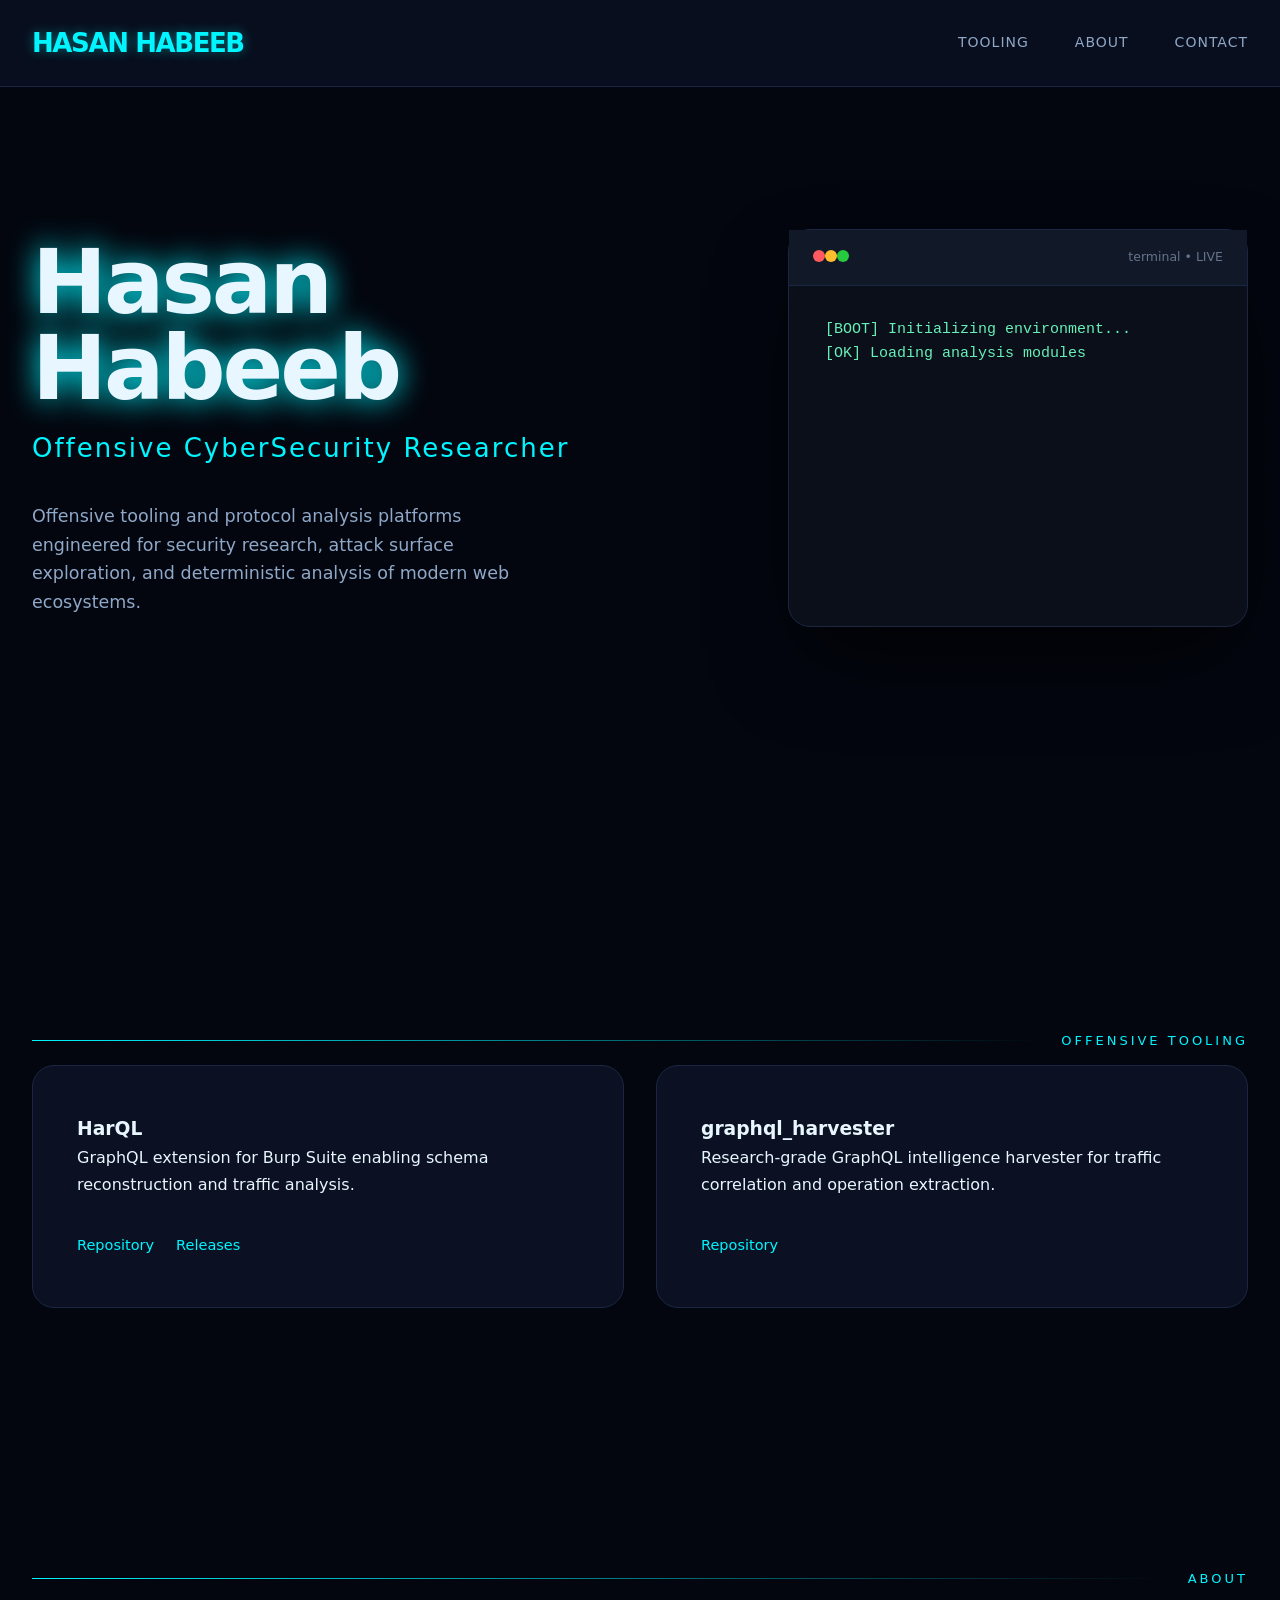
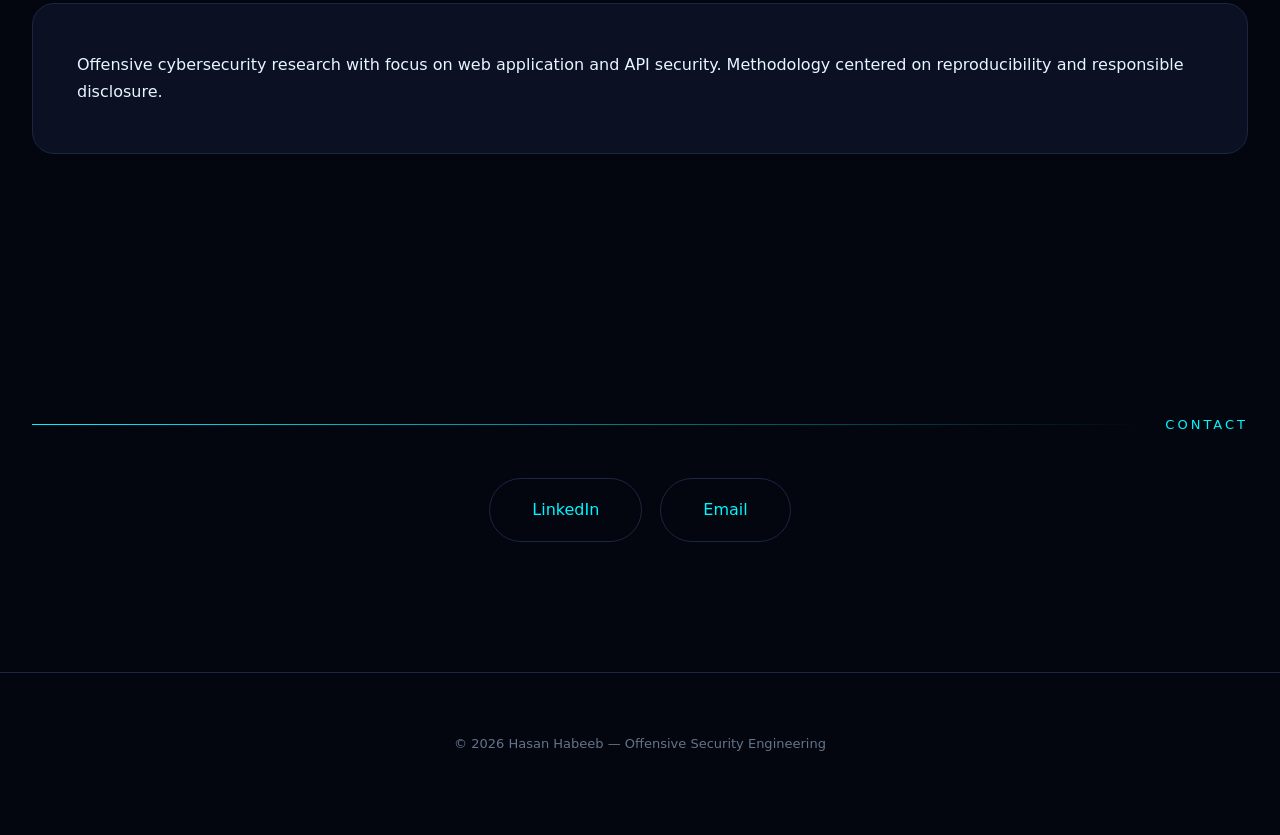
==== commit 5c096931: "Update index.html" ====
--- a/index.html
+++ b/index.html
@@ -1,608 +1,476 @@
 <!DOCTYPE html>
 <html lang="en">
 <head>
-    <meta charset="UTF-8">
-    <meta name="viewport" content="width=device-width, initial-scale=1.0">
-    <title>Hasan Habeeb | Offensive CyberSecurity Researcher</title>
-
-    <meta name="description" content="Red team–oriented offensive security tooling and proxy extensions engineered for protocol dissection, runtime traffic manipulation, and precision attack automation.">
-    <meta name="author" content="Hasan Habeeb">
-
-    <meta property="og:title" content="Hasan Habeeb | Offensive CyberSecurity Researcher">
-    <meta property="og:description" content="Offensive security tooling and proxy extensions for advanced protocol analysis and attack surface expansion.">
-    <meta property="og:type" content="website">
-
-    <meta http-equiv="Content-Security-Policy" content="default-src 'self'; script-src 'self' 'unsafe-inline'; style-src 'self' 'unsafe-inline'; img-src 'self' data:; font-src 'self'; connect-src 'self';">
-    <meta http-equiv="Referrer-Policy" content="strict-origin-when-cross-origin">
-    <meta http-equiv="X-Content-Type-Options" content="nosniff">
-    <meta http-equiv="X-Frame-Options" content="DENY">
-    <meta http-equiv="Permissions-Policy" content="camera=(), microphone=(), geolocation=(), payment=(), usb=(), magnetometer=(), gyroscope=(), accelerometer=()">
-    <meta http-equiv="Strict-Transport-Security" content="max-age=31536000; includeSubDomains; preload">
-
-    <style>
-        :root {
-            --bg: #02050c;
-            --surface: #0a0f1f;
-            --glass: rgba(10, 15, 31, 0.82);
-            --border: #1c2a47;
-            --text: #e6f4ff;
-            --muted: #8ba4d0;
-            --accent: #00f0ff;
-            --neon-glow: #00f0ff;
-        }
-
-        * {
-            margin: 0;
-            padding: 0;
-            box-sizing: border-box;
-        }
-
-        body {
-            background: var(--bg);
-            color: var(--text);
-            font-family: system-ui, -apple-system, BlinkMacSystemFont, "Segoe UI", Roboto, sans-serif;
-            line-height: 1.68;
-            overflow-x: hidden;
-        }
-
-        .grid-bg {
-            position: fixed;
-            inset: 0;
-            background-image: 
-                linear-gradient(rgba(28, 42, 71, 0.045) 1px, transparent 1px),
-                linear-gradient(90deg, rgba(28, 42, 71, 0.045) 1px, transparent 1px);
-            background-size: 52px 52px;
-            pointer-events: none;
-            z-index: -1;
-        }
-
-        header {
-            position: fixed;
-            top: 0;
-            left: 0;
-            right: 0;
-            z-index: 9999;
-            background: var(--glass);
-            backdrop-filter: blur(28px);
-            border-bottom: 1px solid var(--border);
-        }
-
-        .nav-container {
-            max-width: 1320px;
-            margin: 0 auto;
-            padding: 0 40px;
-            height: 88px;
-            display: flex;
-            align-items: center;
-            justify-content: space-between;
-        }
-
-        .logo {
-            font-size: 28px;
-            font-weight: 700;
-            letter-spacing: -1.8px;
-            color: var(--accent);
-            display: flex;
-            align-items: center;
-            gap: 12px;
-            text-shadow: 0 0 30px var(--neon-glow);
-        }
-
-        .logo::after {
-            content: '';
-            width: 8px;
-            height: 8px;
-            background: var(--accent);
-            border-radius: 50%;
-            box-shadow: 0 0 22px var(--neon-glow), 0 0 44px var(--neon-glow);
-        }
-
-        .nav-links {
-            display: flex;
-            gap: 52px;
-            font-size: 14.5px;
-            font-weight: 500;
-            letter-spacing: 1.2px;
-        }
-
-        .nav-links a {
-            color: var(--muted);
-            text-decoration: none;
-            transition: all 0.35s cubic-bezier(0.23, 1, 0.32, 1);
-            position: relative;
-        }
-
-        .nav-links a::after {
-            content: '';
-            position: absolute;
-            bottom: -6px;
-            left: 0;
-            width: 0;
-            height: 1.5px;
-            background: linear-gradient(to right, var(--accent), transparent);
-            transition: width 0.45s ease;
-        }
-
-        .nav-links a:hover {
-            color: #ffffff;
-        }
-
-        .nav-links a:hover::after {
-            width: 100%;
-        }
-
-        .hamburger {
-            display: none;
-            flex-direction: column;
-            gap: 6px;
-            cursor: pointer;
-            z-index: 10000;
-        }
-
-        .hamburger span {
-            width: 30px;
-            height: 2.5px;
-            background: var(--accent);
-            transition: all 0.45s cubic-bezier(0.68, -0.55, 0.27, 1.55);
-        }
-
-        .mobile-menu {
-            position: fixed;
-            top: 88px;
-            left: 0;
-            right: 0;
-            background: var(--surface);
-            padding: 48px 40px;
-            display: none;
-            flex-direction: column;
-            gap: 32px;
-            font-size: 19px;
-            font-weight: 500;
-            border-top: 1px solid var(--border);
-            box-shadow: 0 20px 40px rgba(0, 0, 0, 0.7);
-        }
-
-        .mobile-menu a {
-            color: var(--text);
-            text-decoration: none;
-            transition: color 0.3s ease;
-        }
-
-        .hero {
-            min-height: 100vh;
-            display: flex;
-            align-items: center;
-            padding-top: 88px;
-            position: relative;
-        }
-
-        .hero-content {
-            max-width: 1320px;
-            margin: 0 auto;
-            padding: 0 40px;
-            display: grid;
-            grid-template-columns: 1fr 480px;
-            gap: 92px;
-            align-items: center;
-        }
-
-        .hero-text h1 {
-            font-size: clamp(56px, 7.8vw, 98px);
-            font-weight: 700;
-            line-height: 0.94;
-            letter-spacing: -4px;
-            text-shadow: 
-                0 0 25px var(--accent),
-                0 0 55px var(--accent),
-                0 0 95px rgba(0, 240, 255, 0.35);
-            margin-bottom: 18px;
-        }
-
-        .hero-text .subtitle {
-            font-size: 27px;
-            color: var(--accent);
-            font-weight: 500;
-            letter-spacing: 2.5px;
-            margin-bottom: 36px;
-        }
-
-        .hero-text .tagline {
-            font-size: 17.8px;
-            max-width: 540px;
-            color: var(--muted);
-            line-height: 1.88;
-        }
-
-        .terminal-frame {
-            background: #080c18;
-            border: 1px solid var(--border);
-            border-radius: 24px;
-            overflow: hidden;
-            box-shadow: 
-                0 0 0 1px rgba(0, 240, 255, 0.28),
-                0 45px 95px -25px rgba(0, 0, 0, 0.85),
-                inset 0 0 80px rgba(0, 240, 255, 0.035);
-        }
-
-        .terminal-header {
-            background: #111827;
-            padding: 16px 28px;
-            display: flex;
-            align-items: center;
-            gap: 14px;
-            border-bottom: 1px solid var(--border);
-        }
-
-        .terminal-dots {
-            display: flex;
-            gap: 9px;
-        }
-
-        .terminal-dots span {
-            width: 13px;
-            height: 13px;
-            border-radius: 50%;
-        }
-
-        .terminal-dots span:nth-child(1) { background: #ff5a5f; }
-        .terminal-dots span:nth-child(2) { background: #ffbd2e; }
-        .terminal-dots span:nth-child(3) { background: #27c93f; }
-
-        .terminal-body {
-            padding: 36px 40px;
-            font-family: ui-monospace, monospace;
-            font-size: 15.4px;
-            color: #6ff8c4;
-            height: 368px;
-            position: relative;
-            overflow: hidden;
-        }
-
-        .terminal-body::before {
-            content: '';
-            position: absolute;
-            inset: 0;
-            background: linear-gradient(transparent 48%, rgba(111, 248, 196, 0.035) 50%);
-            background-size: 100% 7px;
-            pointer-events: none;
-            animation: scanline 7s linear infinite;
-        }
-
-        @keyframes scanline {
-            0% { transform: translateY(-120%); }
-            100% { transform: translateY(320%); }
-        }
-
-        section {
-            padding: 140px 0;
-            position: relative;
-        }
-
-        .section-header {
-            max-width: 1320px;
-            margin: 0 auto;
-            padding: 0 40px;
-            font-size: 13.5px;
-            font-weight: 600;
-            letter-spacing: 3.5px;
-            color: var(--accent);
-            margin-bottom: 18px;
-            display: flex;
-            align-items: center;
-            gap: 18px;
-        }
-
-        .section-header::before {
-            content: '';
-            height: 1px;
-            flex: 1;
-            background: linear-gradient(to right, var(--accent), transparent);
-        }
-
-        .tools-grid {
-            max-width: 1320px;
-            margin: 0 auto;
-            padding: 0 40px;
-            display: grid;
-            grid-template-columns: repeat(auto-fit, minmax(540px, 1fr));
-            gap: 36px;
-        }
-
-        .tool-card {
-            background: var(--surface);
-            border: 1px solid var(--border);
-            border-radius: 26px;
-            padding: 52px 48px;
-            transition: all 0.55s cubic-bezier(0.23, 1, 0.32, 1);
-            position: relative;
-            overflow: hidden;
-        }
-
-        .tool-card::before {
-            content: '';
-            position: absolute;
-            inset: 0;
-            background: linear-gradient(135deg, rgba(0, 240, 255, 0.065), transparent 60%);
-            opacity: 0;
-            transition: opacity 0.55s ease;
-            pointer-events: none;
-        }
-
-        .tool-card:hover {
-            transform: translateY(-18px);
-            border-color: var(--accent);
-            box-shadow: 
-                0 0 0 1px var(--accent),
-                0 35px 75px -18px rgba(0, 240, 255, 0.42);
-        }
-
-        .tool-card:hover::before {
-            opacity: 1;
-        }
-
-        .tool-card h3 {
-            font-size: 30px;
-            font-weight: 700;
-            margin-bottom: 22px;
-        }
-
-        .tool-card p {
-            color: var(--muted);
-            font-size: 16px;
-            line-height: 1.85;
-        }
-
-        .tool-links {
-            margin-top: 42px;
-            display: flex;
-            flex-wrap: wrap;
-            gap: 16px;
-        }
-
-        .tool-btn {
-            background: transparent;
-            border: 1.5px solid var(--border);
-            color: var(--accent);
-            padding: 14px 32px;
-            border-radius: 9999px;
-            font-size: 14px;
-            font-weight: 500;
-            text-decoration: none;
-            transition: all 0.4s cubic-bezier(0.23, 1, 0.32, 1);
-        }
-
-        .tool-btn:hover {
-            background: rgba(0, 240, 255, 0.09);
-            border-color: var(--accent);
-            box-shadow: 0 0 25px rgba(0, 240, 255, 0.35);
-            transform: translateY(-3px);
-        }
-
-        .about-content {
-            max-width: 1320px;
-            margin: 0 auto;
-            padding: 0 40px;
-            font-size: 17.2px;
-            color: var(--muted);
-            line-height: 1.92;
-            max-width: 860px;
-        }
-
-        .contact-section {
-            max-width: 1320px;
-            margin: 0 auto;
-            padding: 0 40px;
-            text-align: center;
-        }
-
-        .contact-buttons {
-            display: flex;
-            justify-content: center;
-            flex-wrap: wrap;
-            gap: 20px;
-            margin-top: 46px;
-        }
-
-        .contact-btn {
-            background: transparent;
-            border: 1.8px solid var(--border);
-            color: var(--accent);
-            padding: 19px 46px;
-            border-radius: 9999px;
-            font-size: 15.2px;
-            font-weight: 500;
-            text-decoration: none;
-            transition: all 0.45s cubic-bezier(0.23, 1, 0.32, 1);
-            min-width: 192px;
-        }
-
-        .contact-btn:hover {
-            border-color: var(--accent);
-            background: rgba(0, 240, 255, 0.085);
-            box-shadow: 0 0 35px rgba(0, 240, 255, 0.38);
-            transform: translateY(-5px);
-        }
-
-        footer {
-            border-top: 1px solid var(--border);
-            padding: 68px 0 92px;
-            text-align: center;
-            color: #64748b;
-            font-size: 13.2px;
-            letter-spacing: 1px;
-        }
-
-        @media (max-width: 1024px) {
-            .hero-content {
-                grid-template-columns: 1fr;
-                gap: 72px;
-                text-align: center;
-            }
-            .tools-grid {
-                grid-template-columns: 1fr;
-            }
-        }
-
-        @media (max-width: 768px) {
-            .nav-links {
-                display: none;
-            }
-            .hamburger {
-                display: flex;
-            }
-            .mobile-menu {
-                display: none;
-            }
-            .mobile-menu.active {
-                display: flex;
-            }
-            .terminal-body {
-                height: 290px;
-                padding: 28px 32px;
-                font-size: 14.2px;
-            }
-        }
-    </style>
+<meta charset="UTF-8">
+<meta name="viewport" content="width=device-width, initial-scale=1.0">
+<title>Hasan Habeeb | Offensive CyberSecurity Researcher</title>
+
+<meta name="description" content="Offensive security tooling and protocol analysis platforms engineered for red team research and attack surface exploration.">
+<meta name="author" content="Hasan Habeeb">
+
+<meta http-equiv="Content-Security-Policy" content="default-src 'self'; script-src 'self' 'unsafe-inline'; style-src 'self' 'unsafe-inline'; img-src 'self' data:; font-src 'self'; connect-src 'self';">
+<meta http-equiv="Referrer-Policy" content="strict-origin-when-cross-origin">
+<meta http-equiv="X-Content-Type-Options" content="nosniff">
+<meta http-equiv="X-Frame-Options" content="DENY">
+<meta http-equiv="Permissions-Policy" content="camera=(), microphone=(), geolocation=(), payment=(), usb=()">
+<meta http-equiv="Strict-Transport-Security" content="max-age=31536000; includeSubDomains; preload">
+
+<style>
+:root {
+    --bg: #03060f;
+    --surface: #0b1122;
+    --glass: rgba(11, 17, 34, 0.78);
+    --border: #1b2742;
+    --text: #e7f6ff;
+    --muted: #8fa8c8;
+    --accent: #00f5ff;
+    --neon: #00ffe1;
+    --radius: 22px;
+}
+
+* { margin:0; padding:0; box-sizing:border-box; }
+
+body {
+    background: var(--bg);
+    color: var(--text);
+    font-family: system-ui, -apple-system, BlinkMacSystemFont, "Segoe UI", sans-serif;
+    line-height: 1.65;
+    overflow-x: hidden;
+}
+
+.grid-bg {
+    position: fixed;
+    inset: 0;
+    background-image:
+        linear-gradient(var(--border) 1px, transparent 1px),
+        linear-gradient(90deg, var(--border) 1px, transparent 1px);
+    background-size: 52px 52px;
+    opacity: 0.04;
+    pointer-events: none;
+    z-index: -1;
+}
+
+header {
+    position: fixed;
+    inset: 0 0 auto 0;
+    z-index: 9999;
+    background: var(--glass);
+    backdrop-filter: blur(22px);
+    border-bottom: 1px solid var(--border);
+}
+
+.nav-container {
+    max-width: 1280px;
+    margin: 0 auto;
+    padding: 0 32px;
+    height: 86px;
+    display: flex;
+    align-items: center;
+    justify-content: space-between;
+}
+
+.logo {
+    font-size: 26px;
+    font-weight: 700;
+    letter-spacing: -1.4px;
+    color: var(--accent);
+    text-shadow: 0 0 12px rgba(0,245,255,0.4);
+}
+
+.nav-links {
+    display: flex;
+    gap: 46px;
+    font-size: 14px;
+    letter-spacing: 1px;
+}
+
+.nav-links a {
+    color: var(--muted);
+    text-decoration: none;
+    position: relative;
+    transition: color 0.3s;
+}
+
+.nav-links a::after {
+    content:'';
+    position:absolute;
+    height:1px;
+    left:0;
+    bottom:-6px;
+    width:0;
+    background: var(--accent);
+    transition: width 0.35s ease;
+}
+
+.nav-links a:hover {
+    color: var(--accent);
+}
+
+.nav-links a:hover::after {
+    width:100%;
+}
+
+.hamburger {
+    display:none;
+    flex-direction:column;
+    gap:5px;
+    cursor:pointer;
+}
+
+.hamburger span {
+    width:28px;
+    height:2px;
+    background: var(--accent);
+    transition: transform 0.35s ease;
+}
+
+.mobile-menu {
+    position: fixed;
+    top: 86px;
+    left:0;
+    right:0;
+    background: var(--surface);
+    border-top:1px solid var(--border);
+    padding:36px 32px;
+    display:none;
+    flex-direction:column;
+    gap:26px;
+}
+
+.mobile-menu a {
+    color: var(--text);
+    text-decoration:none;
+    font-size:18px;
+}
+
+.mobile-menu.active { display:flex; }
+
+.hero {
+    min-height:100vh;
+    padding-top:86px;
+    display:flex;
+    align-items:center;
+}
+
+.hero-content {
+    max-width:1280px;
+    margin:0 auto;
+    padding:0 32px;
+    display:grid;
+    grid-template-columns:1fr 460px;
+    gap:80px;
+    align-items:center;
+}
+
+.hero-text h1 {
+    font-size:clamp(52px,7vw,92px);
+    font-weight:700;
+    line-height:0.96;
+    letter-spacing:-3px;
+    text-shadow:0 0 30px var(--accent);
+    margin-bottom:16px;
+}
+
+.subtitle {
+    font-size:26px;
+    color: var(--accent);
+    letter-spacing:2px;
+    margin-bottom:32px;
+}
+
+.tagline {
+    color: var(--muted);
+    font-size:17.5px;
+    max-width:520px;
+}
+
+.terminal-frame {
+    background:#0a0f1a;
+    border:1px solid var(--border);
+    border-radius: var(--radius);
+    box-shadow:0 40px 90px -20px rgba(0,0,0,0.8);
+}
+
+.terminal-header {
+    background:#111827;
+    padding:14px 24px;
+    display:flex;
+    align-items:center;
+    gap:12px;
+    border-bottom:1px solid var(--border);
+}
+
+.terminal-dots span {
+    width:12px;
+    height:12px;
+    border-radius:50%;
+    display:inline-block;
+}
+
+.terminal-dots span:nth-child(1){background:#ff5a5f;}
+.terminal-dots span:nth-child(2){background:#ffbd2e;}
+.terminal-dots span:nth-child(3){background:#27c93f;}
+
+.terminal-body {
+    padding:32px 36px;
+    font-family: ui-monospace, monospace;
+    font-size:15px;
+    color:#67f0b8;
+    height:340px;
+    position:relative;
+    overflow:hidden;
+}
+
+section {
+    padding:130px 0;
+}
+
+.section-header {
+    max-width:1280px;
+    margin:0 auto 14px;
+    padding:0 32px;
+    font-size:13px;
+    letter-spacing:3px;
+    color: var(--accent);
+    display:flex;
+    align-items:center;
+    gap:16px;
+}
+
+.section-header::before {
+    content:'';
+    height:1px;
+    flex:1;
+    background: linear-gradient(to right,var(--accent),transparent);
+}
+
+.tools-grid {
+    max-width:1280px;
+    margin:0 auto;
+    padding:0 32px;
+    display:grid;
+    grid-template-columns:repeat(auto-fit,minmax(520px,1fr));
+    gap:32px;
+}
+
+.tool-card {
+    background: var(--surface);
+    border:1px solid var(--border);
+    border-radius: var(--radius);
+    padding:48px 44px;
+    transition:transform 0.45s ease, box-shadow 0.45s ease;
+    position:relative;
+}
+
+.tool-card:hover {
+    transform:translateY(-12px);
+    box-shadow:0 0 70px -18px rgba(0,245,255,0.45);
+    border-color: var(--accent);
+}
+
+.tool-links {
+    margin-top:36px;
+    display:flex;
+    flex-wrap:wrap;
+    gap:22px;
+}
+
+.tool-links a {
+    color: var(--accent);
+    text-decoration:none;
+    font-size:14.5px;
+    border-bottom:1px solid transparent;
+    transition: all 0.3s ease;
+}
+
+.tool-links a:hover {
+    border-bottom-color: var(--accent);
+    color:#fff;
+}
+
+.contact-buttons {
+    display:flex;
+    justify-content:center;
+    flex-wrap:wrap;
+    gap:18px;
+    margin-top:42px;
+}
+
+.contact-btn {
+    border:1.5px solid var(--border);
+    color: var(--accent);
+    padding:18px 42px;
+    border-radius:999px;
+    text-decoration:none;
+    transition: all 0.35s ease;
+}
+
+.contact-btn:hover {
+    border-color: var(--accent);
+    background:rgba(0,245,255,0.08);
+    transform:translateY(-4px);
+}
+
+footer {
+    border-top:1px solid var(--border);
+    padding:60px 0 80px;
+    text-align:center;
+    color:#64748b;
+    font-size:13px;
+}
+
+@media(max-width:992px){
+    .hero-content{
+        grid-template-columns:1fr;
+        text-align:center;
+    }
+    .tools-grid{
+        grid-template-columns:1fr;
+    }
+}
+
+@media(max-width:768px){
+    .nav-links{display:none;}
+    .hamburger{display:flex;}
+}
+</style>
 </head>
 <body>
 
-    <div class="grid-bg"></div>
-
-    <header>
-        <div class="nav-container">
-            <div class="logo">HASAN HABEEB</div>
-            
-            <div class="nav-links">
-                <a href="#tools">TOOLING</a>
-                <a href="#about">ABOUT</a>
-                <a href="#contact">CONTACT</a>
-            </div>
-
-            <div class="hamburger" id="hamburger">
-                <span></span>
-                <span></span>
-                <span></span>
-            </div>
-        </div>
-
-        <div class="mobile-menu" id="mobileMenu">
+<div class="grid-bg"></div>
+
+<header>
+    <div class="nav-container">
+        <div class="logo">HASAN HABEEB</div>
+        <div class="nav-links">
             <a href="#tools">TOOLING</a>
             <a href="#about">ABOUT</a>
             <a href="#contact">CONTACT</a>
         </div>
-    </header>
-
-    <section class="hero">
-        <div class="hero-content">
-            <div class="hero-text">
-                <h1>Hasan Habeeb</h1>
-                <div class="subtitle">Offensive CyberSecurity Researcher</div>
-                <div class="tagline">
-                    Red team–oriented offensive security tooling and proxy extensions engineered for protocol dissection, runtime traffic manipulation, and precision attack automation. Focused on deterministic analysis and scalable attack surface expansion across modern web and API ecosystems.
-                </div>
-            </div>
-
-            <div class="terminal-frame">
-                <div class="terminal-header">
-                    <div class="terminal-dots">
-                        <span></span>
-                        <span></span>
-                        <span></span>
-                    </div>
-                    <div style="margin-left: auto; font-size: 12.8px; color: #64748b; font-family: monospace;">hasnhab@offsec-terminal • LIVE</div>
-                </div>
-                <div class="terminal-body" id="terminal"></div>
-            </div>
+        <div class="hamburger" id="hamburger">
+            <span></span><span></span><span></span>
         </div>
-    </section>
-
-    <section id="tools">
-        <div class="section-header">OFFENSIVE TOOLING</div>
-        
-        <div class="tools-grid">
-            <div class="tool-card">
-                <h3>HarQL</h3>
-                <p>
-                    Advanced GraphQL Harvester extension for Burp Suite enabling deterministic extraction of operations, inferred schema reconstruction, traffic replay integration, and low-noise intelligence harvesting in non-introspectable production environments.
-                </p>
-                <div class="tool-links">
-                    <a href="https://github.com/Hasnhab/HarQL" target="_blank" class="tool-btn">Repository</a>
-                    <a href="https://github.com/Hasnhab/HarQL/releases/tag/HarQL_v1.0" target="_blank" class="tool-btn">Release v1.0</a>
-                    <a href="https://github.com/Hasnhab/HarQL/blob/main/README.md#demo--screenshots" target="_blank" class="tool-btn">Screenshots</a>
-                </div>
-            </div>
-
-            <div class="tool-card">
-                <h3>graphql_harvester</h3>
-                <p>
-                    Research-grade GraphQL intelligence harvester for mitmproxy, engineered for reproducible extraction and correlation of GraphQL operations, doc_ids, and runtime variables within production-scale traffic flows.
-                </p>
-                <div class="tool-links">
-                    <a href="https://github.com/Hasnhab/graphql_harvester" target="_blank" class="tool-btn">Repository</a>
-                </div>
-            </div>
-        </div>
-    </section>
-
-    <section id="about">
-        <div class="section-header">ABOUT</div>
-        <div class="about-content">
-            Offensive cybersecurity researcher with over four years of hands-on experience in web application, API, and infrastructure-facing security. Active contributor to the Meta Bug Bounty Program since 2021, with multiple validated vulnerability reports across GraphQL APIs, authentication flows, and enterprise gateway components.
-            <br><br>
-            Background in communications and electronics engineering, with a professional approach centered on deterministic methodology, reproducibility, and analyst-controlled tooling. Strong emphasis on ethical research, responsible disclosure, and precision-driven offensive engineering.
-        </div>
-    </section>
-
-    <section id="contact">
-        <div class="contact-section">
-            <div class="section-header">CONTACT</div>
-            
-            <div class="contact-buttons">
-                <a href="https://www.linkedin.com/in/hasanhabeeb" target="_blank" class="contact-btn">LinkedIn</a>
-                <a href="https://www.facebook.com/HasanHabeb" target="_blank" class="contact-btn">Facebook</a>
-                <a href="https://www.instagram.com/hasan.a.habeeb" target="_blank" class="contact-btn">Instagram</a>
-                <a href="mailto:hasnhab.sec@gmail.com" class="contact-btn">Email</a>
-            </div>
-        </div>
-    </section>
-
-    <footer>
-        © 2026 Hasan Habeeb — Offensive Security Engineering
-    </footer>
-
-    <script>
-        const lines = [
-            "[BOOT] Initializing offensive research environment...",
-            "[OK] Loading protocol dissection modules",
-            "[OK] Attaching runtime traffic instrumentation",
-            "[OK] GraphQL intelligence harvesting engine ready",
-            "[OK] Attack surface expansion routines active",
-            "[READY] Analyst control granted"
-        ];
-
-        let lineIndex = 0;
-        let charIndex = 0;
-        let currentText = "";
-
-        const terminal = document.getElementById("terminal");
-
-        function typeLine() {
-            if (lineIndex < lines.length) {
-                if (charIndex < lines[lineIndex].length) {
-                    currentText += lines[lineIndex].charAt(charIndex);
-                    terminal.innerHTML = currentText + '<span style="display:inline-block;width:8px;height:19px;background:#00f0ff;vertical-align:middle;animation:blink 0.75s step-end infinite;"></span>';
-                    charIndex++;
-                    setTimeout(typeLine, 24);
-                } else {
-                    currentText += "<br>";
-                    terminal.innerHTML = currentText + '<span style="display:inline-block;width:8px;height:19px;background:#00f0ff;vertical-align:middle;animation:blink 0.75s step-end infinite;"></span>';
-                    lineIndex++;
-                    charIndex = 0;
-                    setTimeout(typeLine, 460);
-                }
-            } else {
-                setTimeout(() => {
-                    terminal.innerHTML = "";
-                    lineIndex = 0;
-                    charIndex = 0;
-                    currentTe+    </div>
+    <div class="mobile-menu" id="mobileMenu">
+        <a href="#tools">TOOLING</a>
+        <a href="#about">ABOUT</a>
+        <a href="#contact">CONTACT</a>
+    </div>
+</header>
+
+<section class="hero">
+<div class="hero-content">
+<div class="hero-text">
+<h1>Hasan Habeeb</h1>
+<div class="subtitle">Offensive CyberSecurity Researcher</div>
+<div class="tagline">
+Offensive tooling and protocol analysis platforms engineered for security research, attack surface exploration, and deterministic analysis of modern web ecosystems.
+</div>
+</div>
+
+<div class="terminal-frame">
+<div class="terminal-header">
+<div class="terminal-dots"><span></span><span></span><span></span></div>
+<div style="margin-left:auto;font-size:12.5px;color:#64748b;">terminal • LIVE</div>
+</div>
+<div class="terminal-body" id="terminal"></div>
+</div>
+</div>
+</section>
+
+<section id="tools">
+<div class="section-header">OFFENSIVE TOOLING</div>
+<div class="tools-grid">
+
+<div class="tool-card">
+<h3>HarQL</h3>
+<p>GraphQL extension for Burp Suite enabling schema reconstruction and traffic analysis.</p>
+<div class="tool-links">
+<a href="https://github.com/Hasnhab/HarQL" target="_blank">Repository</a>
+<a href="https://github.com/Hasnhab/HarQL/releases" target="_blank">Releases</a>
+</div>
+</div>
+
+<div class="tool-card">
+<h3>graphql_harvester</h3>
+<p>Research-grade GraphQL intelligence harvester for traffic correlation and operation extraction.</p>
+<div class="tool-links">
+<a href="https://github.com/Hasnhab/graphql_harvester" target="_blank">Repository</a>
+</div>
+</div>
+
+</div>
+</section>
+
+<section id="about">
+<div class="section-header">ABOUT</div>
+<div class="tools-grid">
+<div class="tool-card">
+<p>
+Offensive cybersecurity research with focus on web application and API security. Methodology centered on reproducibility and responsible disclosure.
+</p>
+</div>
+</div>
+</section>
+
+<section id="contact">
+<div class="contact-section">
+<div class="section-header">CONTACT</div>
+<div class="contact-buttons">
+<a href="https://www.linkedin.com" target="_blank" class="contact-btn">LinkedIn</a>
+<a href="mailto:example@example.com" class="contact-btn">Email</a>
+</div>
+</div>
+</section>
+
+<footer>
+© 2026 Hasan Habeeb — Offensive Security Engineering
+</footer>
+
+<script>
+const lines = [
+"[BOOT] Initializing environment...",
+"[OK] Loading analysis modules",
+"[OK] Traffic instrumentation ready",
+"[READY] Analyst control granted"
+];
+
+let lineIndex=0, charIndex=0, currentText="";
+const terminal=document.getElementById("terminal");
+
+function typeLine(){
+    if(lineIndex < lines.length){
+        if(charIndex < lines[lineIndex].length){
+            currentText += lines[lineIndex].charAt(charIndex);
+            terminal.innerHTML = currentText + '<span style="width:8px;height:18px;background:#00f5ff;display:inline-block;"></span>';
+            charIndex++;
+            setTimeout(typeLine,26);
+        } else {
+            currentText += "<br>";
+            terminal.innerHTML = currentText;
+            lineIndex++;
+            charIndex=0;
+            setTimeout(typeLine,480);
+        }
+    } else {
+        setTimeout(()=>{ terminal.innerHTML=""; lineIndex=0; charIndex=0; currentText=""; typeLine(); },3800);
+    }
+}
+typeLine();
+
+const hamburger = document.getElementById("hamburger");
+const mobileMenu = document.getElementById("mobileMenu");
+
+hamburger.addEventListener("click", ()=>{
+    mobileMenu.classList.toggle("active");
+});
+
+document.querySelectorAll("#mobileMenu a").forEach(link=>{
+    link.addEventListener("click", ()=>{
+        mobileMenu.classList.remove("active");
+    });
+});
+</script>
+
+</body>
+</html>
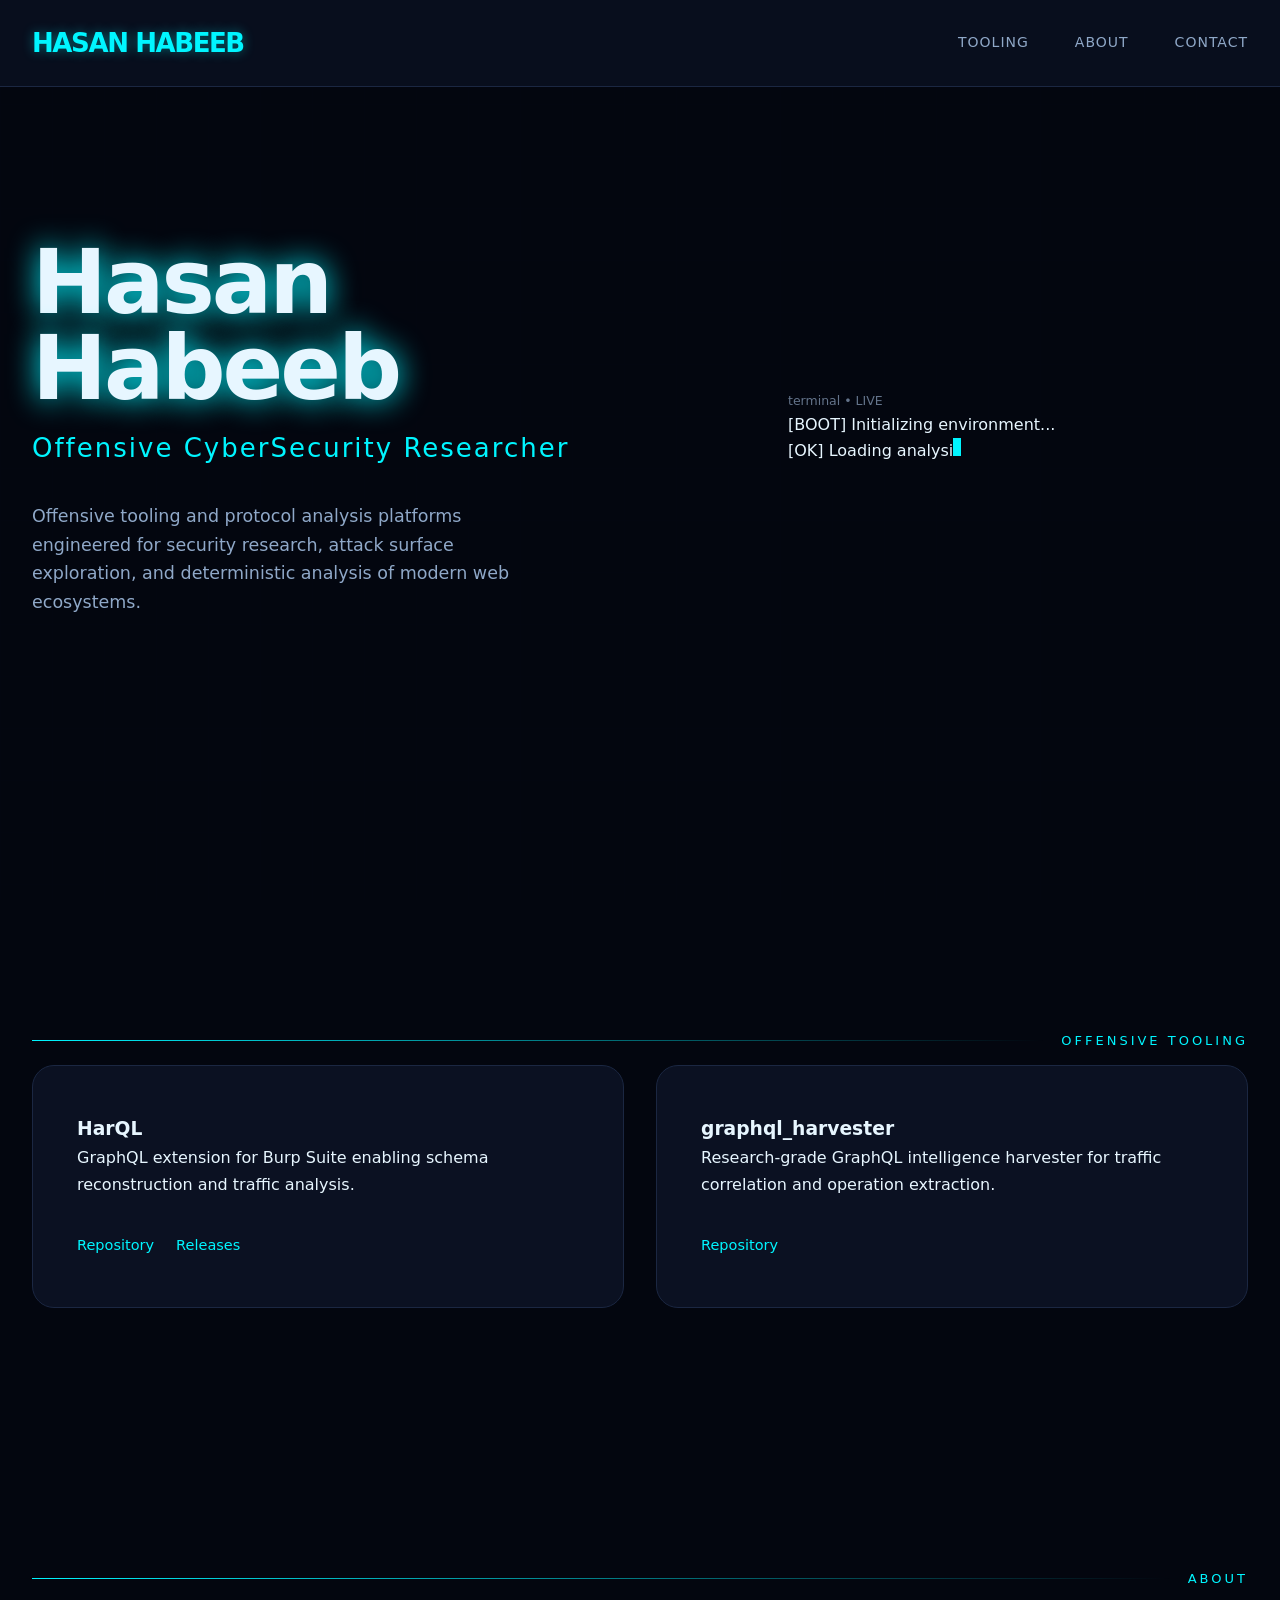
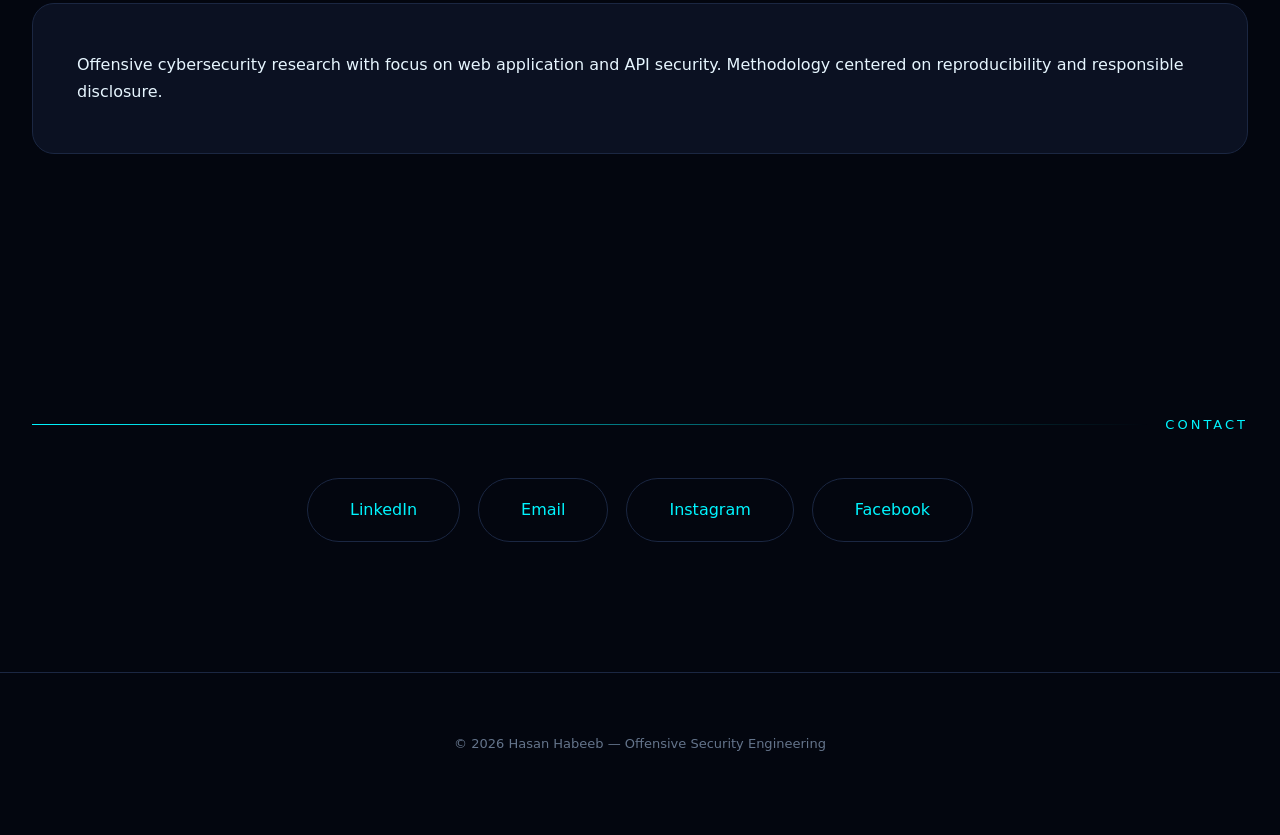
==== commit 479d9fa6: "Update index.html" ====
--- a/index.html
+++ b/index.html
@@ -184,43 +184,6 @@
     max-width:520px;
 }
 
-.terminal-frame {
-    background:#0a0f1a;
-    border:1px solid var(--border);
-    border-radius: var(--radius);
-    box-shadow:0 40px 90px -20px rgba(0,0,0,0.8);
-}
-
-.terminal-header {
-    background:#111827;
-    padding:14px 24px;
-    display:flex;
-    align-items:center;
-    gap:12px;
-    border-bottom:1px solid var(--border);
-}
-
-.terminal-dots span {
-    width:12px;
-    height:12px;
-    border-radius:50%;
-    display:inline-block;
-}
-
-.terminal-dots span:nth-child(1){background:#ff5a5f;}
-.terminal-dots span:nth-child(2){background:#ffbd2e;}
-.terminal-dots span:nth-child(3){background:#27c93f;}
-
-.terminal-body {
-    padding:32px 36px;
-    font-family: ui-monospace, monospace;
-    font-size:15px;
-    color:#67f0b8;
-    height:340px;
-    position:relative;
-    overflow:hidden;
-}
-
 section {
     padding:130px 0;
 }
@@ -259,7 +222,6 @@
     border-radius: var(--radius);
     padding:48px 44px;
     transition:transform 0.45s ease, box-shadow 0.45s ease;
-    position:relative;
 }
 
 .tool-card:hover {
@@ -419,6 +381,8 @@
 <div class="contact-buttons">
 <a href="https://www.linkedin.com" target="_blank" class="contact-btn">LinkedIn</a>
 <a href="mailto:example@example.com" class="contact-btn">Email</a>
+<a href="https://www.instagram.com/hasan.a.habeeb" target="_blank" class="contact-btn">Instagram</a>
+<a href="https://www.facebook.com/HasanHabeb" target="_blank" class="contact-btn">Facebook</a>
 </div>
 </div>
 </section>
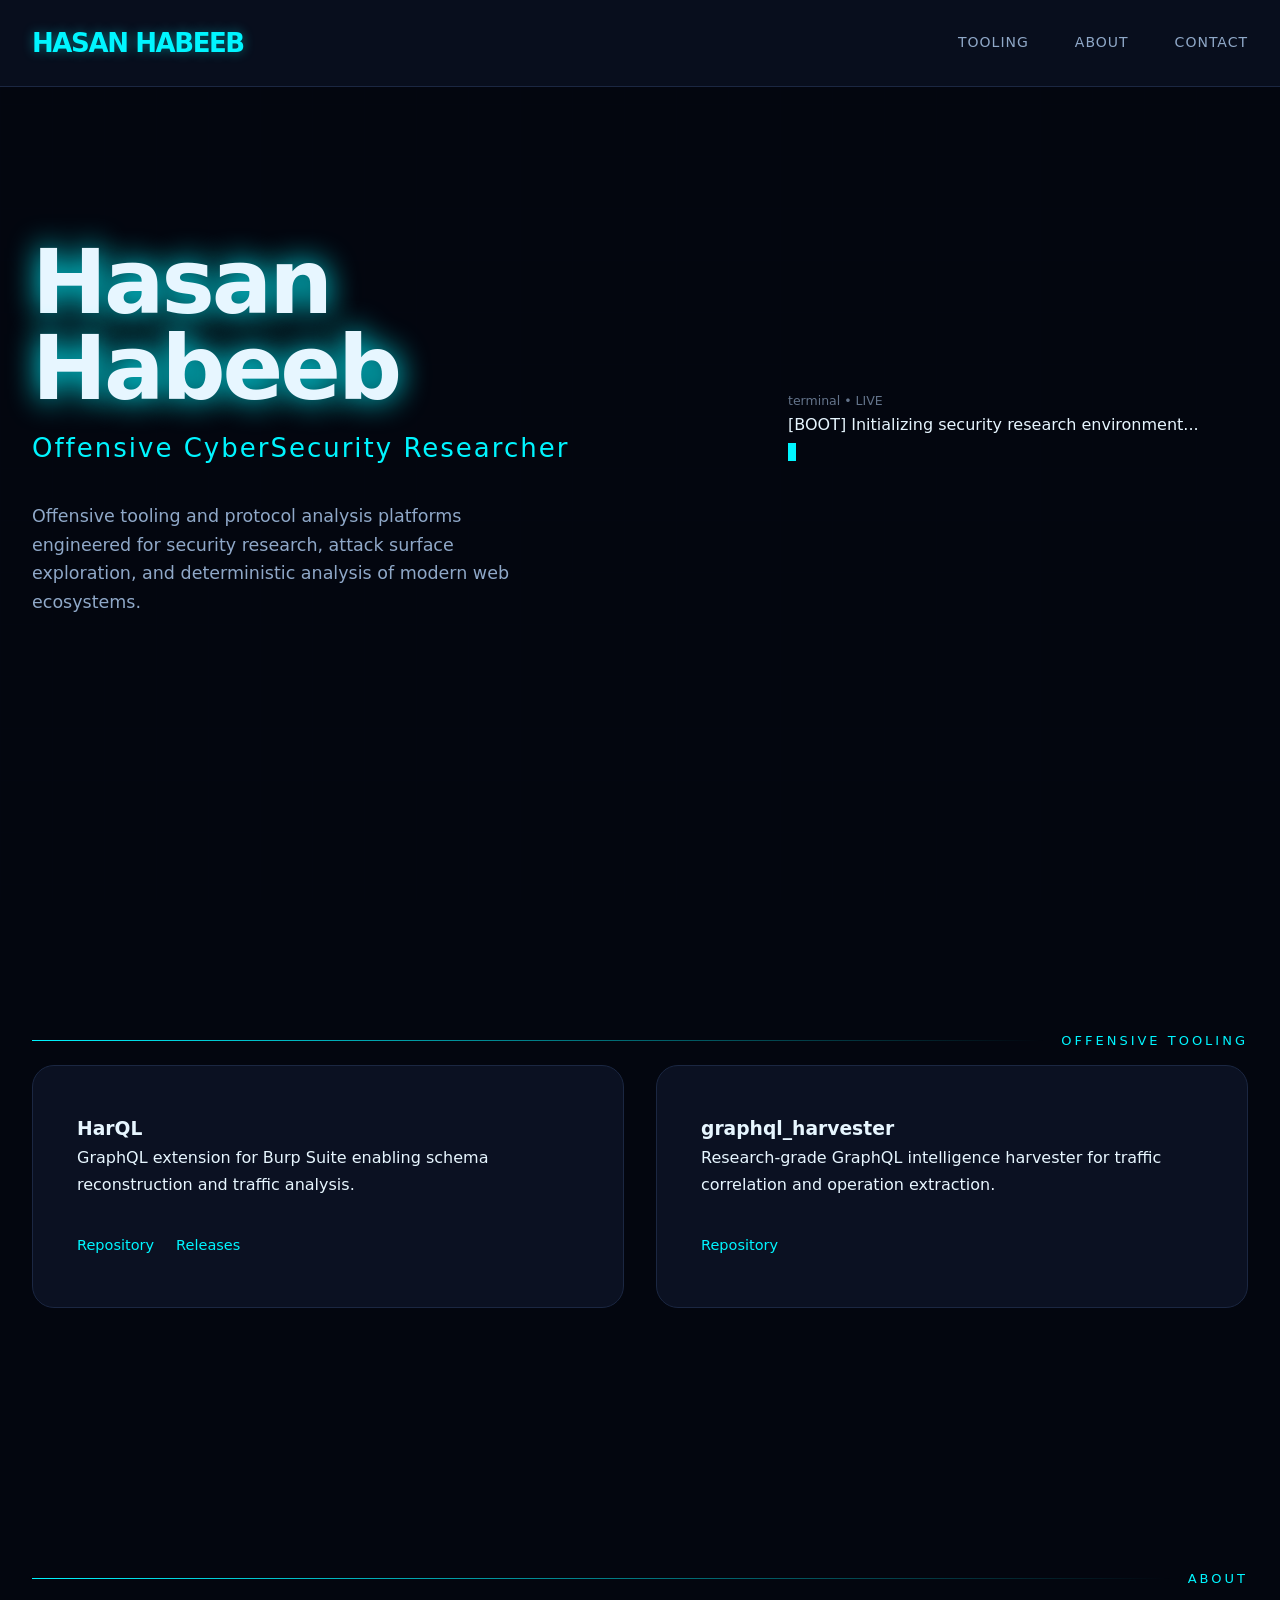
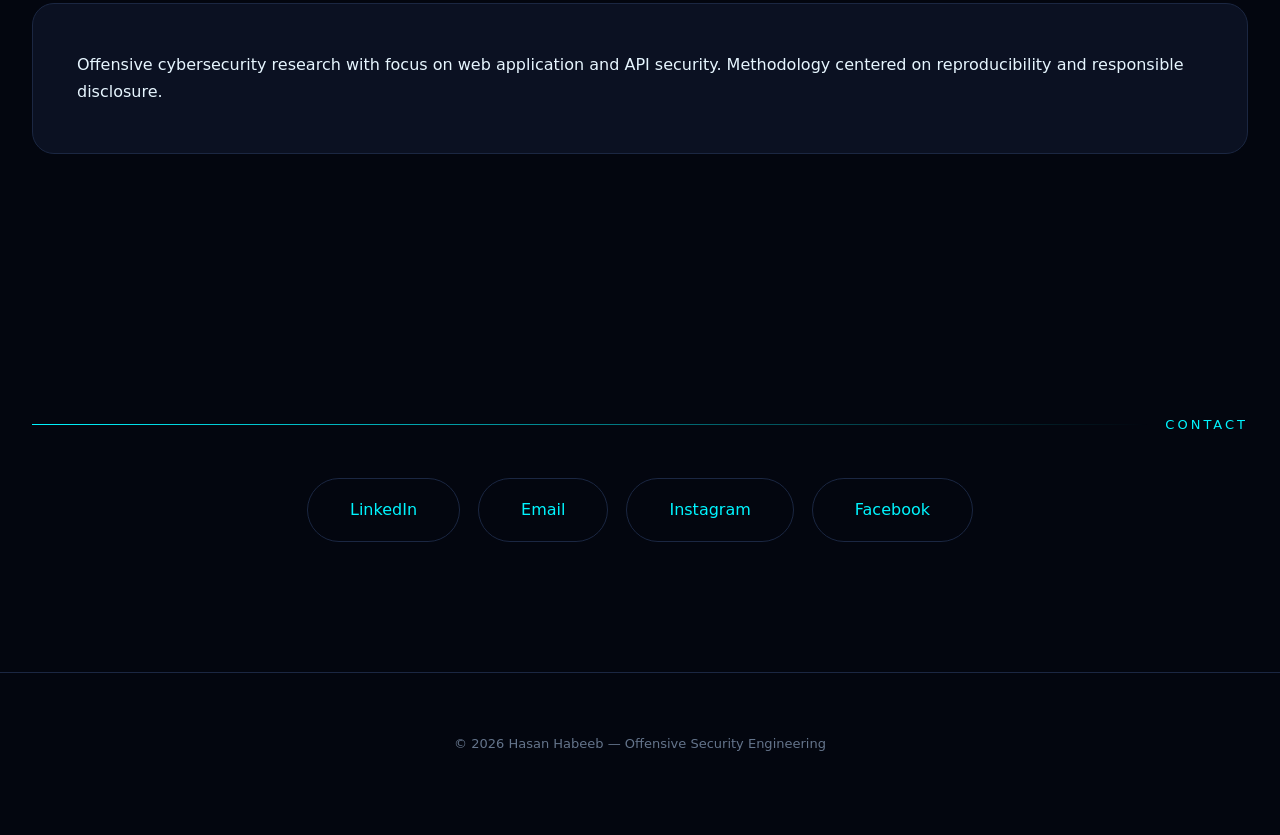
==== commit 8364e9a1: "Create index.html" ====
--- a/index.html
+++ b/index.html
@@ -279,6 +279,10 @@
     text-align:center;
     color:#64748b;
     font-size:13px;
+}
+
+@keyframes blink {
+    50% { opacity: 0; }
 }
 
 @media(max-width:992px){
@@ -392,45 +396,82 @@
 </footer>
 
 <script>
-const lines = [
-"[BOOT] Initializing environment...",
+const terminal = document.getElementById("terminal");
+
+const sequences = [
+[
+"[BOOT] Initializing security research environment...",
 "[OK] Loading analysis modules",
-"[OK] Traffic instrumentation ready",
+"[OK] Attaching read-only traffic instrumentation",
+"[INFO] Data pipeline active",
 "[READY] Analyst control granted"
+],
+[
+"[SCAN] Mapping application surface...",
+"[SCAN] Detecting API endpoints",
+"[SCAN] Analyzing authentication flows",
+"[INFO] Read-only mode (no modifications)",
+"[OK] Analysis complete"
+],
+[
+"[STATS] Requests analyzed: 142",
+"[STATS] Endpoints mapped: 18",
+"[STATS] Authentication flows: 4",
+"[STATS] No anomalies detected",
+"[READY]"
+]
 ];
 
-let lineIndex=0, charIndex=0, currentText="";
-const terminal=document.getElementById("terminal");
-
-function typeLine(){
-    if(lineIndex < lines.length){
-        if(charIndex < lines[lineIndex].length){
-            currentText += lines[lineIndex].charAt(charIndex);
-            terminal.innerHTML = currentText + '<span style="width:8px;height:18px;background:#00f5ff;display:inline-block;"></span>';
+let sequenceIndex = 0;
+let lineIndex = 0;
+let charIndex = 0;
+let currentLine = "";
+let currentSequence = sequences[0];
+
+function typeWriter() {
+    if (lineIndex < currentSequence.length) {
+        if (charIndex < currentSequence[lineIndex].length) {
+            currentLine += currentSequence[lineIndex].charAt(charIndex);
+            terminal.innerHTML = currentLine + cursor();
             charIndex++;
-            setTimeout(typeLine,26);
+            setTimeout(typeWriter, 28);
         } else {
-            currentText += "<br>";
-            terminal.innerHTML = currentText;
+            currentLine += "<br>";
+            terminal.innerHTML = currentLine + cursor();
             lineIndex++;
-            charIndex=0;
-            setTimeout(typeLine,480);
+            charIndex = 0;
+            setTimeout(typeWriter, 650);
         }
     } else {
-        setTimeout(()=>{ terminal.innerHTML=""; lineIndex=0; charIndex=0; currentText=""; typeLine(); },3800);
+        setTimeout(nextSequence, 3200);
     }
 }
-typeLine();
+
+function nextSequence() {
+    sequenceIndex = (sequenceIndex + 1) % sequences.length;
+    currentSequence = sequences[sequenceIndex];
+    lineIndex = 0;
+    charIndex = 0;
+    currentLine = "";
+    terminal.innerHTML = "";
+    typeWriter();
+}
+
+function cursor() {
+    return '<span style="display:inline-block;width:8px;height:18px;background:#00f5ff;vertical-align:middle;animation:blink 0.8s step-end infinite;"></span>';
+}
+
+typeWriter();
 
 const hamburger = document.getElementById("hamburger");
 const mobileMenu = document.getElementById("mobileMenu");
 
-hamburger.addEventListener("click", ()=>{
+hamburger.addEventListener("click", () => {
     mobileMenu.classList.toggle("active");
 });
 
-document.querySelectorAll("#mobileMenu a").forEach(link=>{
-    link.addEventListener("click", ()=>{
+document.querySelectorAll("#mobileMenu a").forEach(link => {
+    link.addEventListener("click", () => {
         mobileMenu.classList.remove("active");
     });
 });
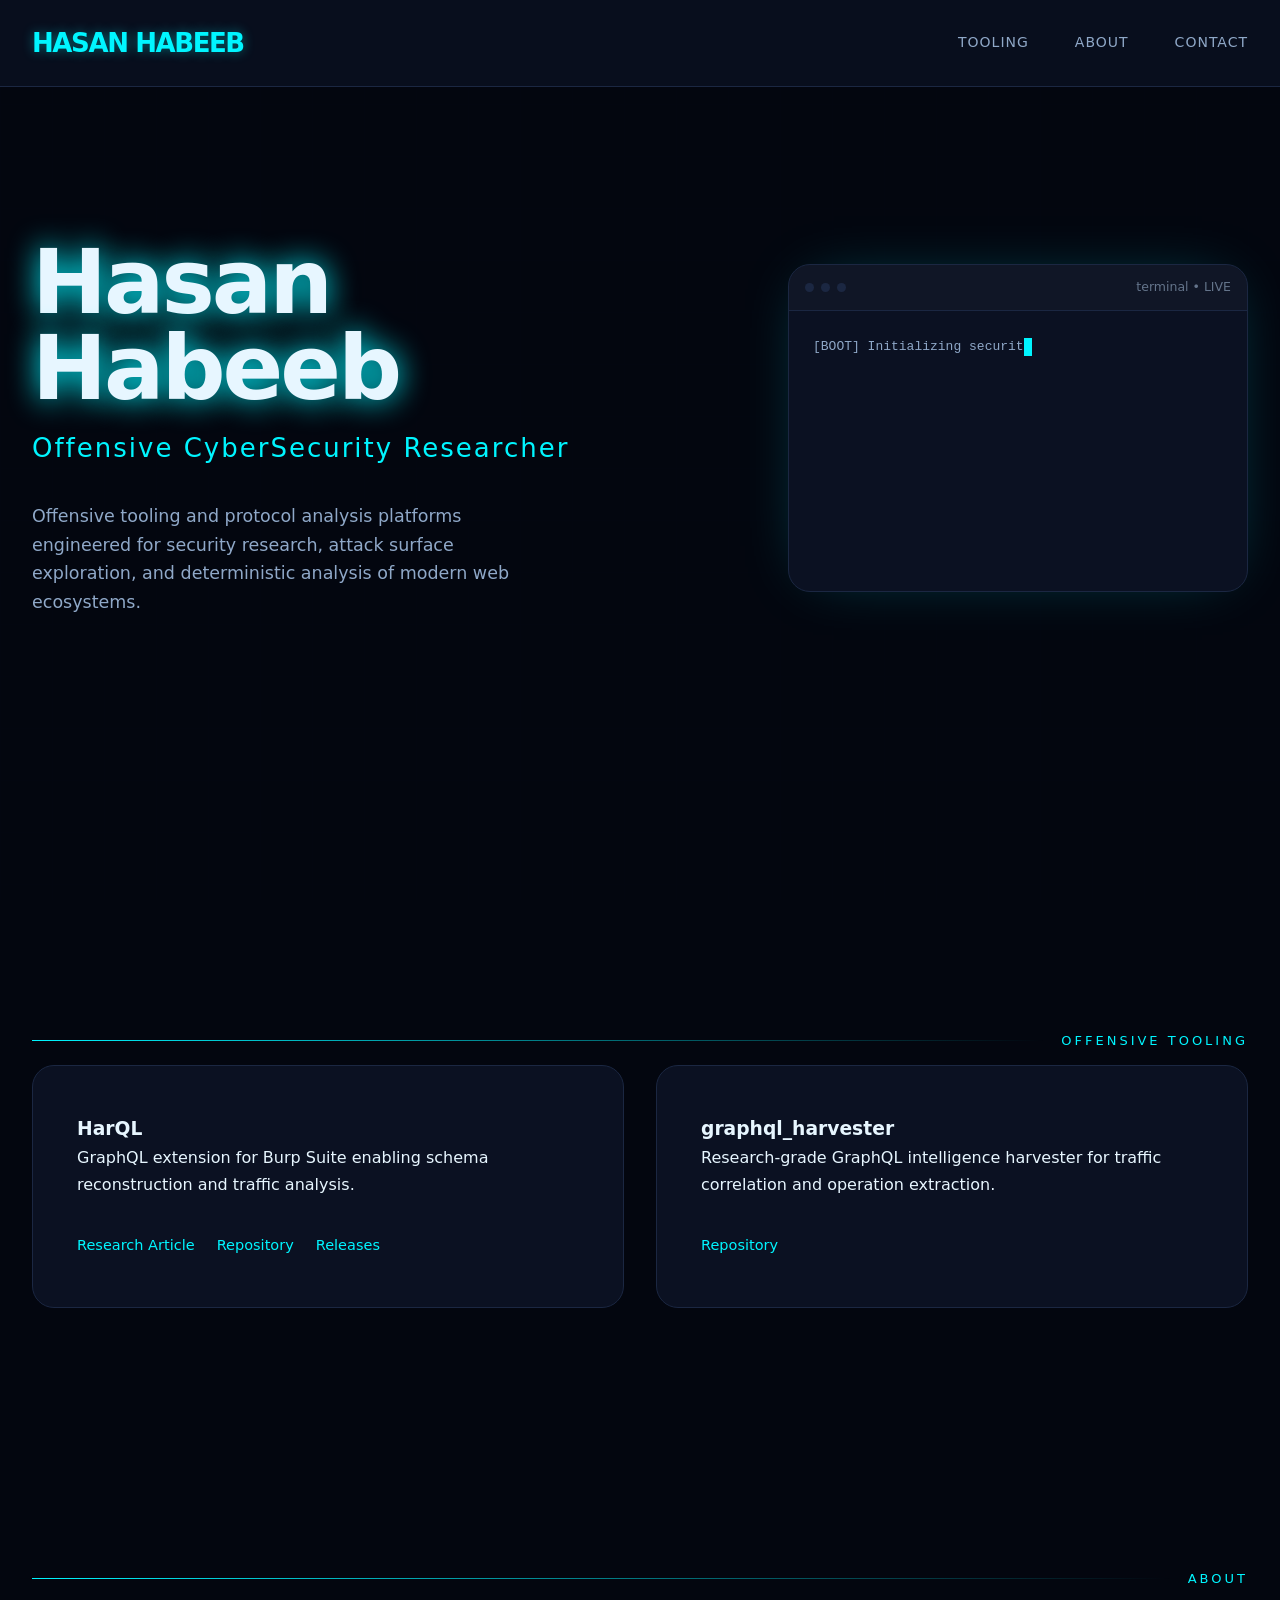
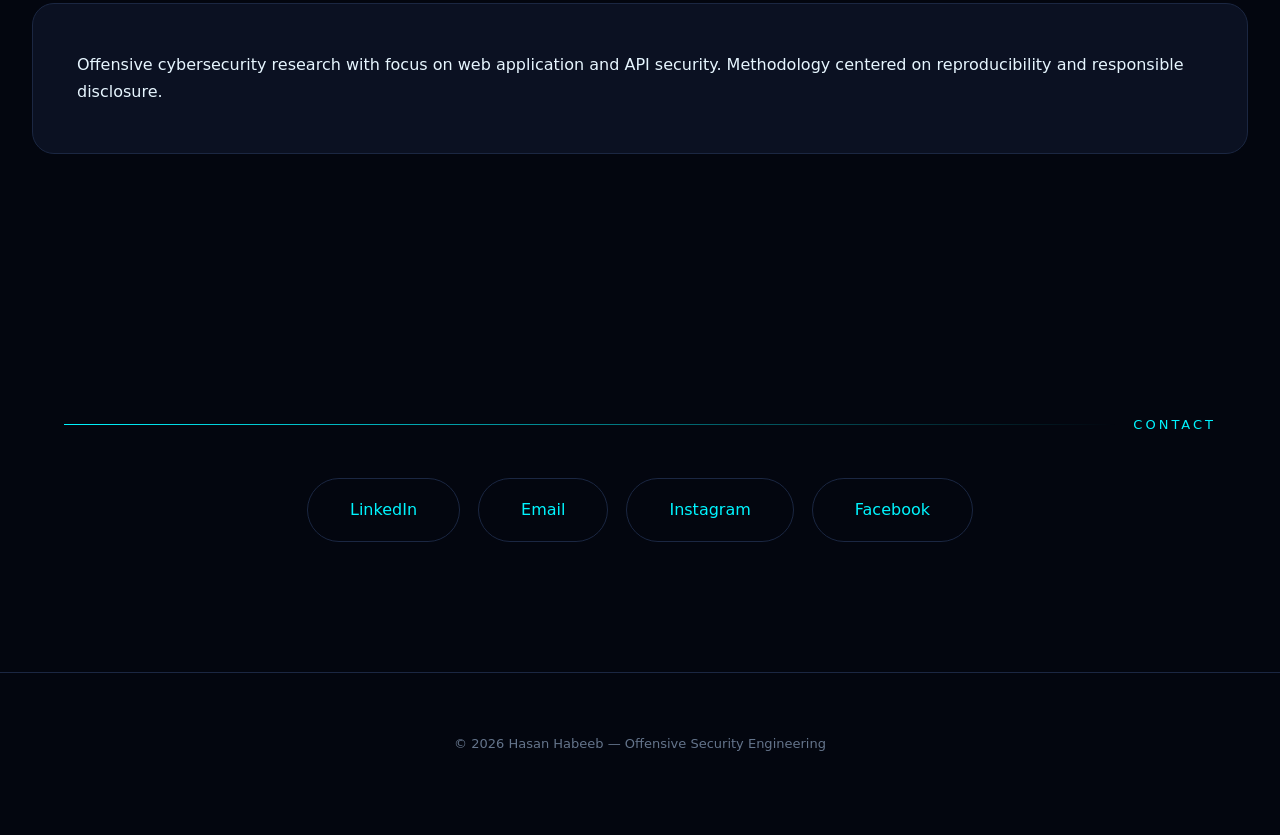
==== commit ff8d75b3: "Update website and add new research content" ====
--- a/index.html
+++ b/index.html
@@ -3,303 +3,20 @@
 <head>
 <meta charset="UTF-8">
 <meta name="viewport" content="width=device-width, initial-scale=1.0">
+<link rel="stylesheet" href="assets/css/site.css">
 <title>Hasan Habeeb | Offensive CyberSecurity Researcher</title>
 
 <meta name="description" content="Offensive security tooling and protocol analysis platforms engineered for red team research and attack surface exploration.">
 <meta name="author" content="Hasan Habeeb">
 
-<meta http-equiv="Content-Security-Policy" content="default-src 'self'; script-src 'self' 'unsafe-inline'; style-src 'self' 'unsafe-inline'; img-src 'self' data:; font-src 'self'; connect-src 'self';">
+<meta http-equiv="Content-Security-Policy"
+      content="default-src 'self'; script-src 'self'; style-src 'self'; img-src 'self' data:; font-src 'self'; connect-src 'self'; base-uri 'self'; form-action 'self'; object-src 'none'; frame-ancestors 'none';">
 <meta http-equiv="Referrer-Policy" content="strict-origin-when-cross-origin">
 <meta http-equiv="X-Content-Type-Options" content="nosniff">
-<meta http-equiv="X-Frame-Options" content="DENY">
 <meta http-equiv="Permissions-Policy" content="camera=(), microphone=(), geolocation=(), payment=(), usb=()">
-<meta http-equiv="Strict-Transport-Security" content="max-age=31536000; includeSubDomains; preload">
 
-<style>
-:root {
-    --bg: #03060f;
-    --surface: #0b1122;
-    --glass: rgba(11, 17, 34, 0.78);
-    --border: #1b2742;
-    --text: #e7f6ff;
-    --muted: #8fa8c8;
-    --accent: #00f5ff;
-    --neon: #00ffe1;
-    --radius: 22px;
-}
 
-* { margin:0; padding:0; box-sizing:border-box; }
 
-body {
-    background: var(--bg);
-    color: var(--text);
-    font-family: system-ui, -apple-system, BlinkMacSystemFont, "Segoe UI", sans-serif;
-    line-height: 1.65;
-    overflow-x: hidden;
-}
-
-.grid-bg {
-    position: fixed;
-    inset: 0;
-    background-image:
-        linear-gradient(var(--border) 1px, transparent 1px),
-        linear-gradient(90deg, var(--border) 1px, transparent 1px);
-    background-size: 52px 52px;
-    opacity: 0.04;
-    pointer-events: none;
-    z-index: -1;
-}
-
-header {
-    position: fixed;
-    inset: 0 0 auto 0;
-    z-index: 9999;
-    background: var(--glass);
-    backdrop-filter: blur(22px);
-    border-bottom: 1px solid var(--border);
-}
-
-.nav-container {
-    max-width: 1280px;
-    margin: 0 auto;
-    padding: 0 32px;
-    height: 86px;
-    display: flex;
-    align-items: center;
-    justify-content: space-between;
-}
-
-.logo {
-    font-size: 26px;
-    font-weight: 700;
-    letter-spacing: -1.4px;
-    color: var(--accent);
-    text-shadow: 0 0 12px rgba(0,245,255,0.4);
-}
-
-.nav-links {
-    display: flex;
-    gap: 46px;
-    font-size: 14px;
-    letter-spacing: 1px;
-}
-
-.nav-links a {
-    color: var(--muted);
-    text-decoration: none;
-    position: relative;
-    transition: color 0.3s;
-}
-
-.nav-links a::after {
-    content:'';
-    position:absolute;
-    height:1px;
-    left:0;
-    bottom:-6px;
-    width:0;
-    background: var(--accent);
-    transition: width 0.35s ease;
-}
-
-.nav-links a:hover {
-    color: var(--accent);
-}
-
-.nav-links a:hover::after {
-    width:100%;
-}
-
-.hamburger {
-    display:none;
-    flex-direction:column;
-    gap:5px;
-    cursor:pointer;
-}
-
-.hamburger span {
-    width:28px;
-    height:2px;
-    background: var(--accent);
-    transition: transform 0.35s ease;
-}
-
-.mobile-menu {
-    position: fixed;
-    top: 86px;
-    left:0;
-    right:0;
-    background: var(--surface);
-    border-top:1px solid var(--border);
-    padding:36px 32px;
-    display:none;
-    flex-direction:column;
-    gap:26px;
-}
-
-.mobile-menu a {
-    color: var(--text);
-    text-decoration:none;
-    font-size:18px;
-}
-
-.mobile-menu.active { display:flex; }
-
-.hero {
-    min-height:100vh;
-    padding-top:86px;
-    display:flex;
-    align-items:center;
-}
-
-.hero-content {
-    max-width:1280px;
-    margin:0 auto;
-    padding:0 32px;
-    display:grid;
-    grid-template-columns:1fr 460px;
-    gap:80px;
-    align-items:center;
-}
-
-.hero-text h1 {
-    font-size:clamp(52px,7vw,92px);
-    font-weight:700;
-    line-height:0.96;
-    letter-spacing:-3px;
-    text-shadow:0 0 30px var(--accent);
-    margin-bottom:16px;
-}
-
-.subtitle {
-    font-size:26px;
-    color: var(--accent);
-    letter-spacing:2px;
-    margin-bottom:32px;
-}
-
-.tagline {
-    color: var(--muted);
-    font-size:17.5px;
-    max-width:520px;
-}
-
-section {
-    padding:130px 0;
-}
-
-.section-header {
-    max-width:1280px;
-    margin:0 auto 14px;
-    padding:0 32px;
-    font-size:13px;
-    letter-spacing:3px;
-    color: var(--accent);
-    display:flex;
-    align-items:center;
-    gap:16px;
-}
-
-.section-header::before {
-    content:'';
-    height:1px;
-    flex:1;
-    background: linear-gradient(to right,var(--accent),transparent);
-}
-
-.tools-grid {
-    max-width:1280px;
-    margin:0 auto;
-    padding:0 32px;
-    display:grid;
-    grid-template-columns:repeat(auto-fit,minmax(520px,1fr));
-    gap:32px;
-}
-
-.tool-card {
-    background: var(--surface);
-    border:1px solid var(--border);
-    border-radius: var(--radius);
-    padding:48px 44px;
-    transition:transform 0.45s ease, box-shadow 0.45s ease;
-}
-
-.tool-card:hover {
-    transform:translateY(-12px);
-    box-shadow:0 0 70px -18px rgba(0,245,255,0.45);
-    border-color: var(--accent);
-}
-
-.tool-links {
-    margin-top:36px;
-    display:flex;
-    flex-wrap:wrap;
-    gap:22px;
-}
-
-.tool-links a {
-    color: var(--accent);
-    text-decoration:none;
-    font-size:14.5px;
-    border-bottom:1px solid transparent;
-    transition: all 0.3s ease;
-}
-
-.tool-links a:hover {
-    border-bottom-color: var(--accent);
-    color:#fff;
-}
-
-.contact-buttons {
-    display:flex;
-    justify-content:center;
-    flex-wrap:wrap;
-    gap:18px;
-    margin-top:42px;
-}
-
-.contact-btn {
-    border:1.5px solid var(--border);
-    color: var(--accent);
-    padding:18px 42px;
-    border-radius:999px;
-    text-decoration:none;
-    transition: all 0.35s ease;
-}
-
-.contact-btn:hover {
-    border-color: var(--accent);
-    background:rgba(0,245,255,0.08);
-    transform:translateY(-4px);
-}
-
-footer {
-    border-top:1px solid var(--border);
-    padding:60px 0 80px;
-    text-align:center;
-    color:#64748b;
-    font-size:13px;
-}
-
-@keyframes blink {
-    50% { opacity: 0; }
-}
-
-@media(max-width:992px){
-    .hero-content{
-        grid-template-columns:1fr;
-        text-align:center;
-    }
-    .tools-grid{
-        grid-template-columns:1fr;
-    }
-}
-
-@media(max-width:768px){
-    .nav-links{display:none;}
-    .hamburger{display:flex;}
-}
-</style>
 </head>
 <body>
 
@@ -337,7 +54,9 @@
 <div class="terminal-frame">
 <div class="terminal-header">
 <div class="terminal-dots"><span></span><span></span><span></span></div>
-<div style="margin-left:auto;font-size:12.5px;color:#64748b;">terminal • LIVE</div>
+
+<div class="terminal-live">terminal • LIVE</div>
+
 </div>
 <div class="terminal-body" id="terminal"></div>
 </div>
@@ -352,8 +71,9 @@
 <h3>HarQL</h3>
 <p>GraphQL extension for Burp Suite enabling schema reconstruction and traffic analysis.</p>
 <div class="tool-links">
-<a href="https://github.com/Hasnhab/HarQL" target="_blank">Repository</a>
-<a href="https://github.com/Hasnhab/HarQL/releases" target="_blank">Releases</a>
+<a href="research/harql/">Research Article</a>
+<a href="https://github.com/Hasnhab/HarQL" target="_blank" rel="noopener noreferrer">Repository</a>
+<a href="https://github.com/Hasnhab/HarQL/releases" target="_blank" rel="noopener noreferrer">Releases</a>
 </div>
 </div>
 
@@ -361,7 +81,7 @@
 <h3>graphql_harvester</h3>
 <p>Research-grade GraphQL intelligence harvester for traffic correlation and operation extraction.</p>
 <div class="tool-links">
-<a href="https://github.com/Hasnhab/graphql_harvester" target="_blank">Repository</a>
+<a href="https://github.com/Hasnhab/graphql_harvester" target="_blank" rel="noopener noreferrer">Repository</a>
 </div>
 </div>
 
@@ -383,10 +103,10 @@
 <div class="contact-section">
 <div class="section-header">CONTACT</div>
 <div class="contact-buttons">
-<a href="https://www.linkedin.com" target="_blank" class="contact-btn">LinkedIn</a>
+<a href="https://www.linkedin.com" target="_blank" rel="noopener noreferrer" class="contact-btn">LinkedIn</a>
 <a href="mailto:example@example.com" class="contact-btn">Email</a>
-<a href="https://www.instagram.com/hasan.a.habeeb" target="_blank" class="contact-btn">Instagram</a>
-<a href="https://www.facebook.com/HasanHabeb" target="_blank" class="contact-btn">Facebook</a>
+<a href="https://www.instagram.com/hasan.a.habeeb" target="_blank" rel="noopener noreferrer" class="contact-btn">Instagram</a>
+<a href="https://www.facebook.com/HasanHabeb" target="_blank" rel="noopener noreferrer" class="contact-btn">Facebook</a>
 </div>
 </div>
 </section>
@@ -395,87 +115,7 @@
 © 2026 Hasan Habeeb — Offensive Security Engineering
 </footer>
 
-<script>
-const terminal = document.getElementById("terminal");
-
-const sequences = [
-[
-"[BOOT] Initializing security research environment...",
-"[OK] Loading analysis modules",
-"[OK] Attaching read-only traffic instrumentation",
-"[INFO] Data pipeline active",
-"[READY] Analyst control granted"
-],
-[
-"[SCAN] Mapping application surface...",
-"[SCAN] Detecting API endpoints",
-"[SCAN] Analyzing authentication flows",
-"[INFO] Read-only mode (no modifications)",
-"[OK] Analysis complete"
-],
-[
-"[STATS] Requests analyzed: 142",
-"[STATS] Endpoints mapped: 18",
-"[STATS] Authentication flows: 4",
-"[STATS] No anomalies detected",
-"[READY]"
-]
-];
-
-let sequenceIndex = 0;
-let lineIndex = 0;
-let charIndex = 0;
-let currentLine = "";
-let currentSequence = sequences[0];
-
-function typeWriter() {
-    if (lineIndex < currentSequence.length) {
-        if (charIndex < currentSequence[lineIndex].length) {
-            currentLine += currentSequence[lineIndex].charAt(charIndex);
-            terminal.innerHTML = currentLine + cursor();
-            charIndex++;
-            setTimeout(typeWriter, 28);
-        } else {
-            currentLine += "<br>";
-            terminal.innerHTML = currentLine + cursor();
-            lineIndex++;
-            charIndex = 0;
-            setTimeout(typeWriter, 650);
-        }
-    } else {
-        setTimeout(nextSequence, 3200);
-    }
-}
-
-function nextSequence() {
-    sequenceIndex = (sequenceIndex + 1) % sequences.length;
-    currentSequence = sequences[sequenceIndex];
-    lineIndex = 0;
-    charIndex = 0;
-    currentLine = "";
-    terminal.innerHTML = "";
-    typeWriter();
-}
-
-function cursor() {
-    return '<span style="display:inline-block;width:8px;height:18px;background:#00f5ff;vertical-align:middle;animation:blink 0.8s step-end infinite;"></span>';
-}
-
-typeWriter();
-
-const hamburger = document.getElementById("hamburger");
-const mobileMenu = document.getElementById("mobileMenu");
-
-hamburger.addEventListener("click", () => {
-    mobileMenu.classList.toggle("active");
-});
-
-document.querySelectorAll("#mobileMenu a").forEach(link => {
-    link.addEventListener("click", () => {
-        mobileMenu.classList.remove("active");
-    });
-});
-</script>
+<script src="assets/js/site.js" defer></script>
 
 </body>
 </html>
--- a/assets/css/site.css
+++ b/assets/css/site.css
@@ -0,0 +1,356 @@
+
+:root {
+    --bg: #03060f;
+    --surface: #0b1122;
+    --glass: rgba(11, 17, 34, 0.78);
+    --border: #1b2742;
+    --text: #e7f6ff;
+    --muted: #8fa8c8;
+    --accent: #00f5ff;
+    --neon: #00ffe1;
+    --radius: 22px;
+}
+
+* { margin:0; padding:0; box-sizing:border-box; }
+
+body {
+    background: var(--bg);
+    color: var(--text);
+    font-family: system-ui, -apple-system, BlinkMacSystemFont, "Segoe UI", sans-serif;
+    line-height: 1.65;
+    overflow-x: hidden;
+}
+
+.grid-bg {
+    position: fixed;
+    inset: 0;
+    background-image:
+        linear-gradient(var(--border) 1px, transparent 1px),
+        linear-gradient(90deg, var(--border) 1px, transparent 1px);
+    background-size: 52px 52px;
+    opacity: 0.04;
+    pointer-events: none;
+    z-index: -1;
+}
+
+header {
+    position: fixed;
+    inset: 0 0 auto 0;
+    z-index: 9999;
+    background: var(--glass);
+    backdrop-filter: blur(22px);
+    border-bottom: 1px solid var(--border);
+}
+
+.nav-container {
+    max-width: 1280px;
+    margin: 0 auto;
+    padding: 0 32px;
+    height: 86px;
+    display: flex;
+    align-items: center;
+    justify-content: space-between;
+}
+
+.logo {
+    font-size: 26px;
+    font-weight: 700;
+    letter-spacing: -1.4px;
+    color: var(--accent);
+    text-shadow: 0 0 12px rgba(0,245,255,0.4);
+}
+
+.nav-links {
+    display: flex;
+    gap: 46px;
+    font-size: 14px;
+    letter-spacing: 1px;
+}
+
+.nav-links a {
+    color: var(--muted);
+    text-decoration: none;
+    position: relative;
+    transition: color 0.3s;
+}
+
+.nav-links a::after {
+    content:'';
+    position:absolute;
+    height:1px;
+    left:0;
+    bottom:-6px;
+    width:0;
+    background: var(--accent);
+    transition: width 0.35s ease;
+}
+
+.nav-links a:hover {
+    color: var(--accent);
+}
+
+.nav-links a:hover::after {
+    width:100%;
+}
+
+.hamburger {
+    display:none;
+    flex-direction:column;
+    gap:5px;
+    cursor:pointer;
+}
+
+.hamburger span {
+    width:28px;
+    height:2px;
+    background: var(--accent);
+    transition: transform 0.35s ease;
+}
+
+.mobile-menu {
+    position: fixed;
+    top: 86px;
+    left:0;
+    right:0;
+    background: var(--surface);
+    border-top:1px solid var(--border);
+    padding:36px 32px;
+    display:none;
+    flex-direction:column;
+    gap:26px;
+}
+
+.mobile-menu a {
+    color: var(--text);
+    text-decoration:none;
+    font-size:18px;
+}
+
+.mobile-menu.active { display:flex; }
+
+.hero {
+    min-height:100vh;
+    padding-top:86px;
+    display:flex;
+    align-items:center;
+}
+
+.hero-content {
+    max-width:1280px;
+    margin:0 auto;
+    padding:0 32px;
+    display:grid;
+    grid-template-columns:1fr 460px;
+    gap:80px;
+    align-items:center;
+}
+
+.hero-text h1 {
+    font-size:clamp(52px,7vw,92px);
+    font-weight:700;
+    line-height:0.96;
+    letter-spacing:-3px;
+    text-shadow:0 0 30px var(--accent);
+    margin-bottom:16px;
+}
+
+.subtitle {
+    font-size:26px;
+    color: var(--accent);
+    letter-spacing:2px;
+    margin-bottom:32px;
+}
+
+.tagline {
+    color: var(--muted);
+    font-size:17.5px;
+    max-width:520px;
+}
+
+section {
+    padding:130px 0;
+}
+
+.section-header {
+    max-width:1280px;
+    margin:0 auto 14px;
+    padding:0 32px;
+    font-size:13px;
+    letter-spacing:3px;
+    color: var(--accent);
+    display:flex;
+    align-items:center;
+    gap:16px;
+}
+
+.section-header::before {
+    content:'';
+    height:1px;
+    flex:1;
+    background: linear-gradient(to right,var(--accent),transparent);
+}
+
+.tools-grid {
+    max-width:1280px;
+    margin:0 auto;
+    padding:0 32px;
+    display:grid;
+    grid-template-columns:repeat(auto-fit,minmax(520px,1fr));
+    gap:32px;
+}
+
+.tool-card {
+    background: var(--surface);
+    border:1px solid var(--border);
+    border-radius: var(--radius);
+    padding:48px 44px;
+    transition:transform 0.45s ease, box-shadow 0.45s ease;
+}
+
+.tool-card:hover {
+    transform:translateY(-12px);
+    box-shadow:0 0 70px -18px rgba(0,245,255,0.45);
+    border-color: var(--accent);
+}
+
+.tool-links {
+    margin-top:36px;
+    display:flex;
+    flex-wrap:wrap;
+    gap:22px;
+}
+
+.tool-links a {
+    color: var(--accent);
+    text-decoration:none;
+    font-size:14.5px;
+    border-bottom:1px solid transparent;
+    transition: all 0.3s ease;
+}
+
+.tool-links a:hover {
+    border-bottom-color: var(--accent);
+    color:#fff;
+}
+.contact-section {
+    max-width: 1280px;
+    margin: 0 auto;
+    padding: 0 32px;
+}
+
+.contact-buttons {
+    display:flex;
+    justify-content:center;
+    flex-wrap:wrap;
+    gap:18px;
+    margin-top:42px;
+}
+
+.contact-btn {
+    border:1.5px solid var(--border);
+    color: var(--accent);
+    padding:18px 42px;
+    border-radius:999px;
+    text-decoration:none;
+    transition: all 0.35s ease;
+}
+
+.contact-btn:hover {
+    border-color: var(--accent);
+    background:rgba(0,245,255,0.08);
+    transform:translateY(-4px);
+}
+
+footer {
+    border-top:1px solid var(--border);
+    padding:60px 0 80px;
+    text-align:center;
+    color:#64748b;
+    font-size:13px;
+}
+
+.terminal-frame {
+    background: var(--surface);
+    border: 1px solid var(--border);
+    border-radius: var(--radius);
+    overflow: hidden;
+    box-shadow: 0 0 60px -25px rgba(0, 245, 255, 0.35);
+}
+
+.terminal-header {
+    height: 46px;
+    display: flex;
+    align-items: center;
+    padding: 0 16px;
+    border-bottom: 1px solid var(--border);
+    background: rgba(255, 255, 255, 0.02);
+}
+
+.terminal-dots {
+    display: flex;
+    gap: 7px;
+}
+
+.terminal-dots span {
+    width: 9px;
+    height: 9px;
+    border-radius: 50%;
+    background: var(--border);
+}
+
+.terminal-body {
+    min-height: 280px;
+    padding: 24px;
+    font-family: ui-monospace, SFMono-Regular, Menlo, Monaco, Consolas, "Liberation Mono", monospace;
+    font-size: 13px;
+    line-height: 1.8;
+    color: var(--muted);
+    overflow: hidden;
+}
+
+@keyframes blink {
+    50% { opacity: 0; }
+}
+
+@media(max-width:992px){
+    .hero-content{
+        grid-template-columns:1fr;
+        text-align:center;
+    }
+    .tools-grid{
+        grid-template-columns:1fr;
+    }
+}
+
+@media(max-width:768px){
+    .nav-links{display:none;}
+    .hamburger{display:flex;}
+}
+.terminal-cursor {
+    display: inline-block;
+    width: 8px;
+    height: 18px;
+    background: var(--accent);
+    vertical-align: middle;
+    animation: blink 0.8s step-end infinite;
+}
+.terminal-live {
+    margin-left: auto;
+    font-size: 12.5px;
+    color: #64748b;
+}
+.skip-link {
+    position: absolute;
+    left: -9999px;
+    top: 1rem;
+    z-index: 10000;
+    padding: 0.75rem 1rem;
+    border-radius: 6px;
+    background: #111;
+    color: #fff;
+    text-decoration: none;
+}
+
+.skip-link:focus {
+    left: 1rem;
+}
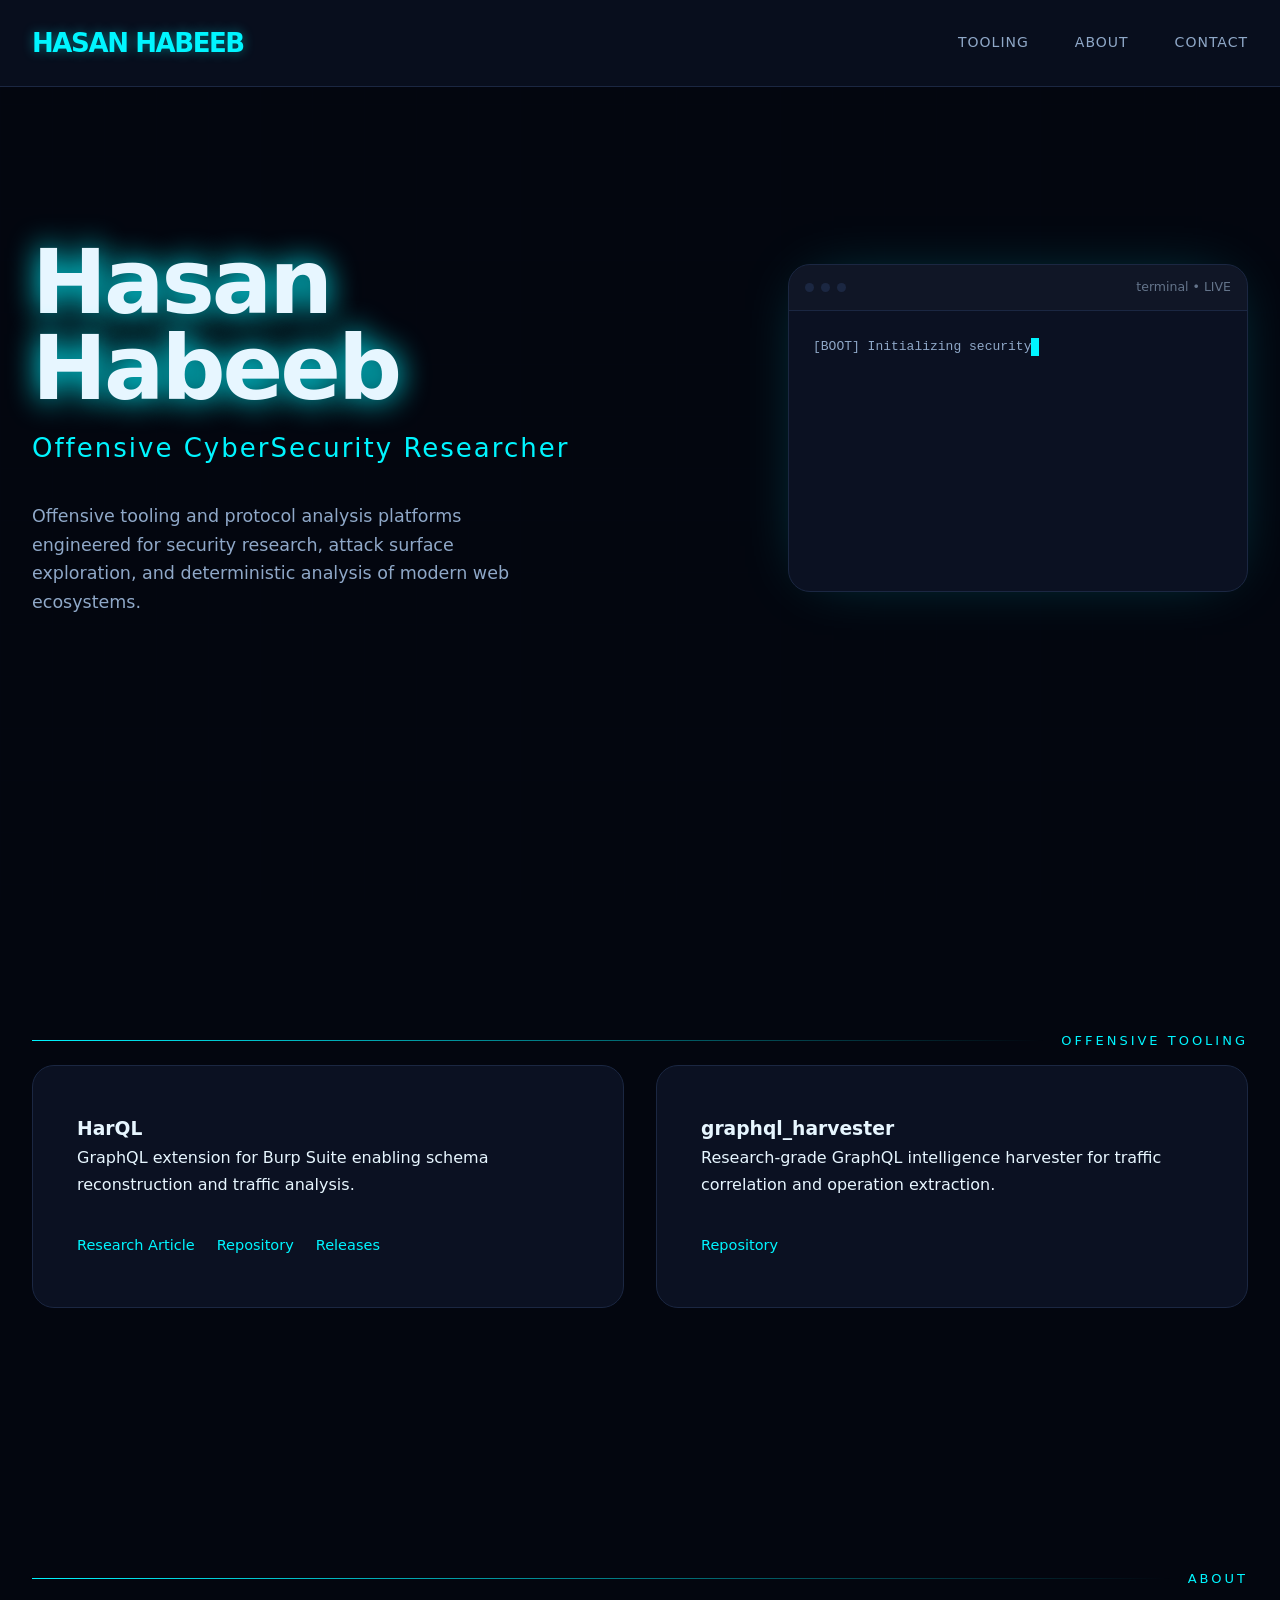
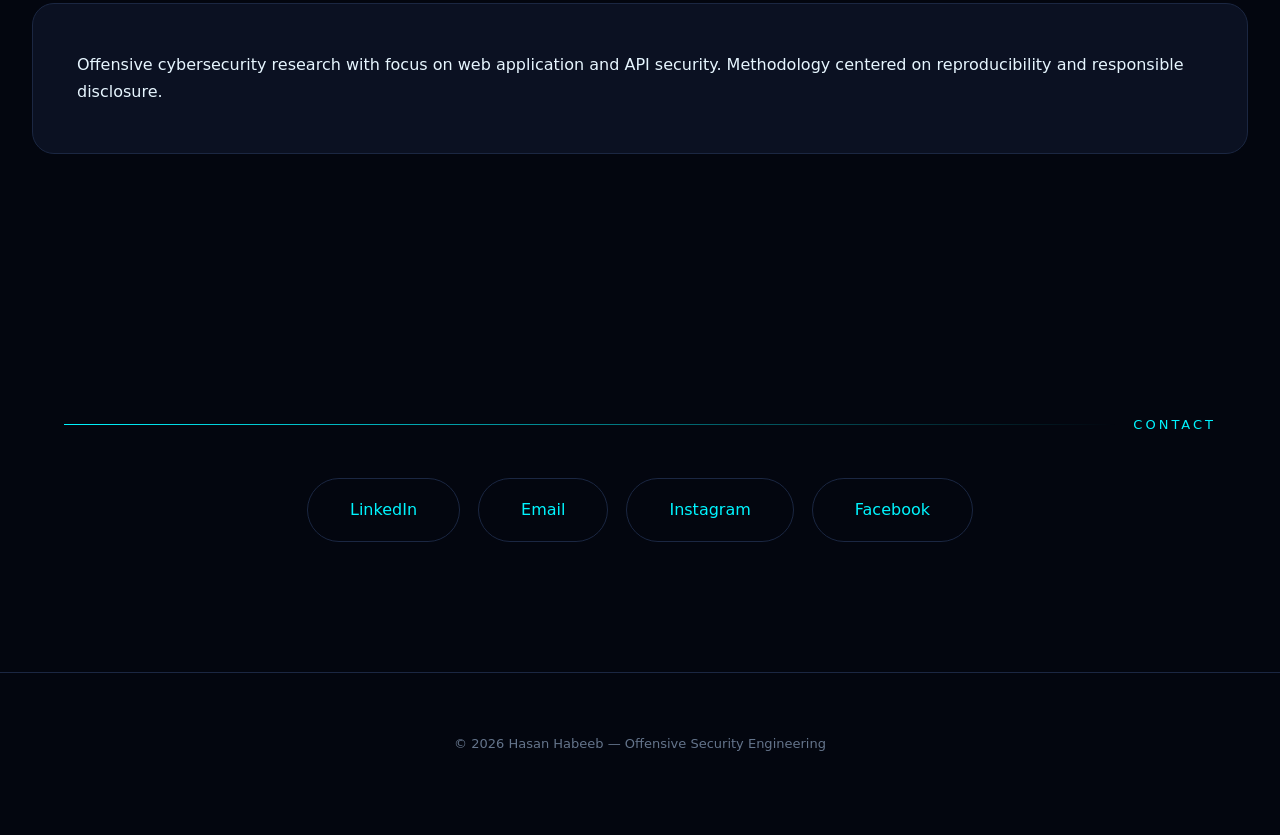
==== commit d491aeff: "Update contact links in index.html" ====
--- a/index.html
+++ b/index.html
@@ -103,8 +103,8 @@
 <div class="contact-section">
 <div class="section-header">CONTACT</div>
 <div class="contact-buttons">
-<a href="https://www.linkedin.com" target="_blank" rel="noopener noreferrer" class="contact-btn">LinkedIn</a>
-<a href="mailto:example@example.com" class="contact-btn">Email</a>
+<a href="https://www.linkedin.com/in/hasanhabeeb" target="_blank" rel="noopener noreferrer" class="contact-btn">LinkedIn</a>
+<a href="xvisor03@gmail.com" class="contact-btn">Email</a>
 <a href="https://www.instagram.com/hasan.a.habeeb" target="_blank" rel="noopener noreferrer" class="contact-btn">Instagram</a>
 <a href="https://www.facebook.com/HasanHabeb" target="_blank" rel="noopener noreferrer" class="contact-btn">Facebook</a>
 </div>
@@ -118,4 +118,4 @@
 <script src="assets/js/site.js" defer></script>
 
 </body>
-</html>+</html>
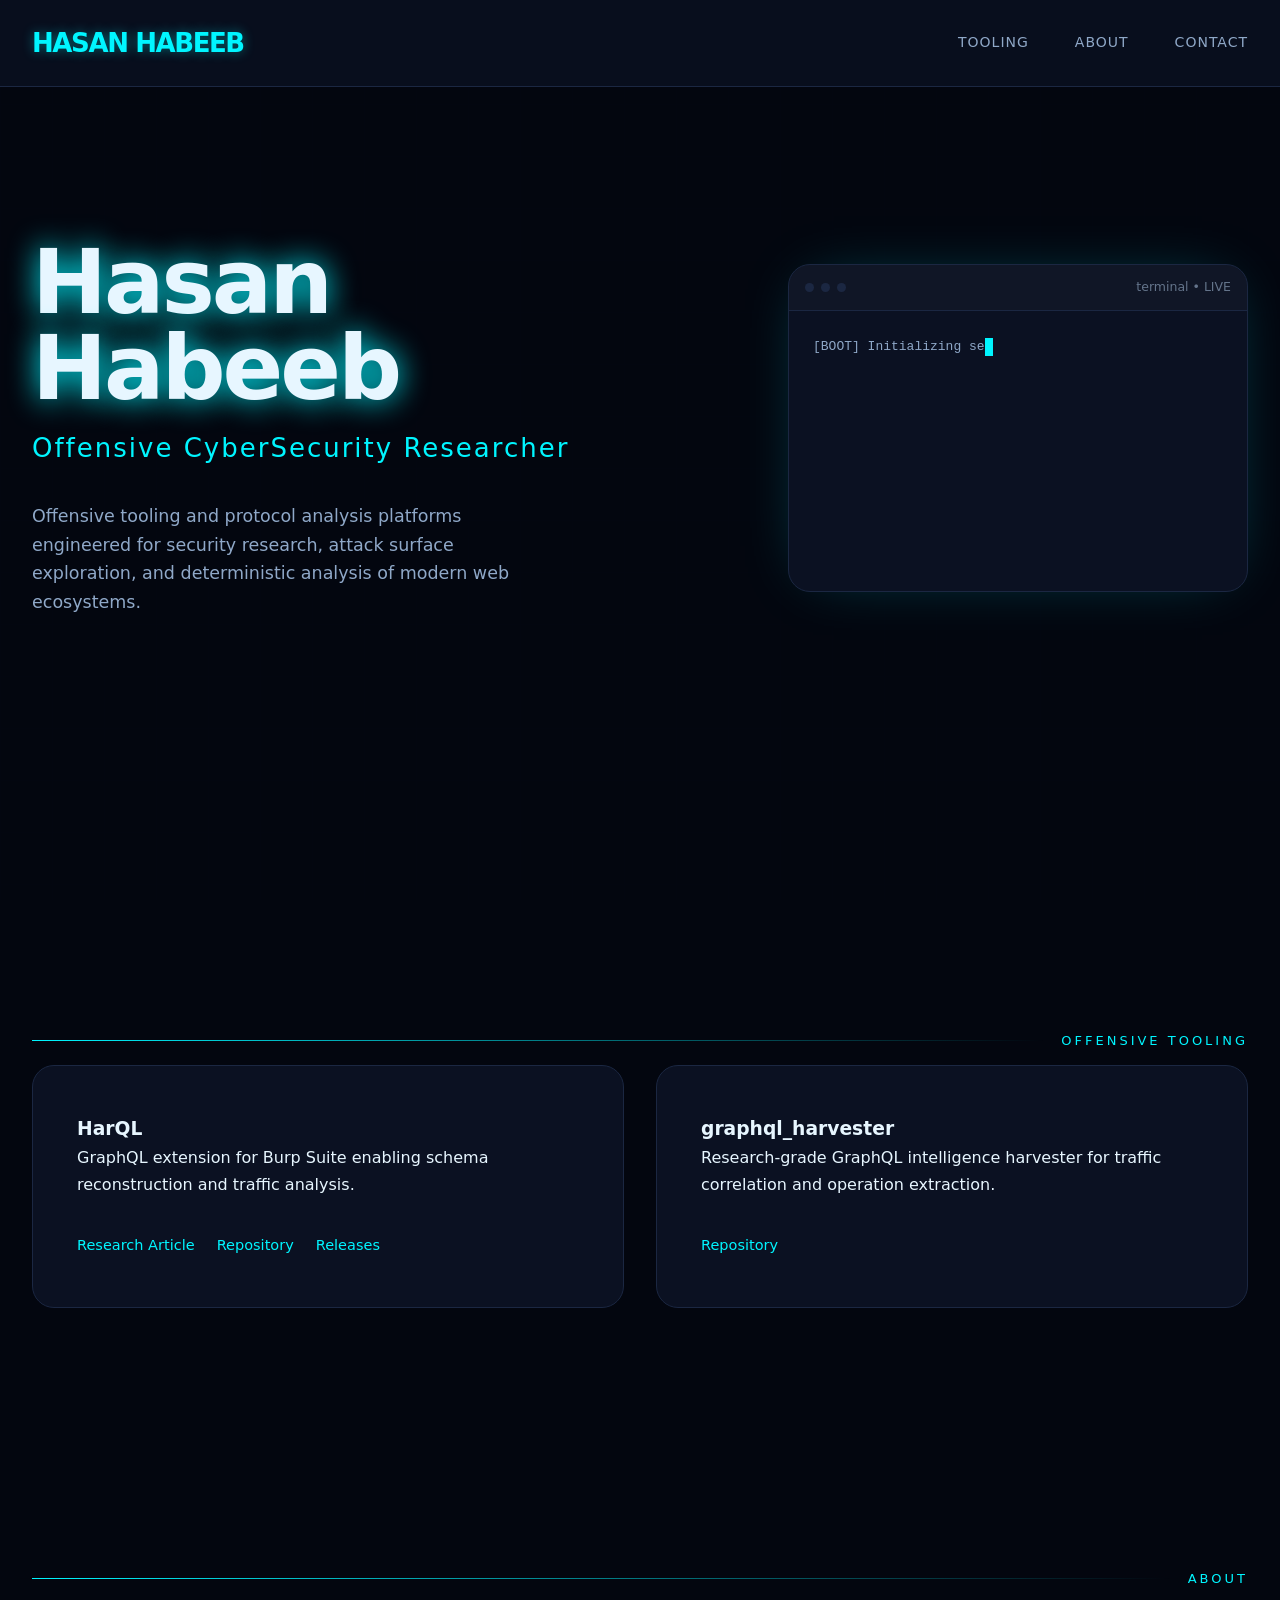
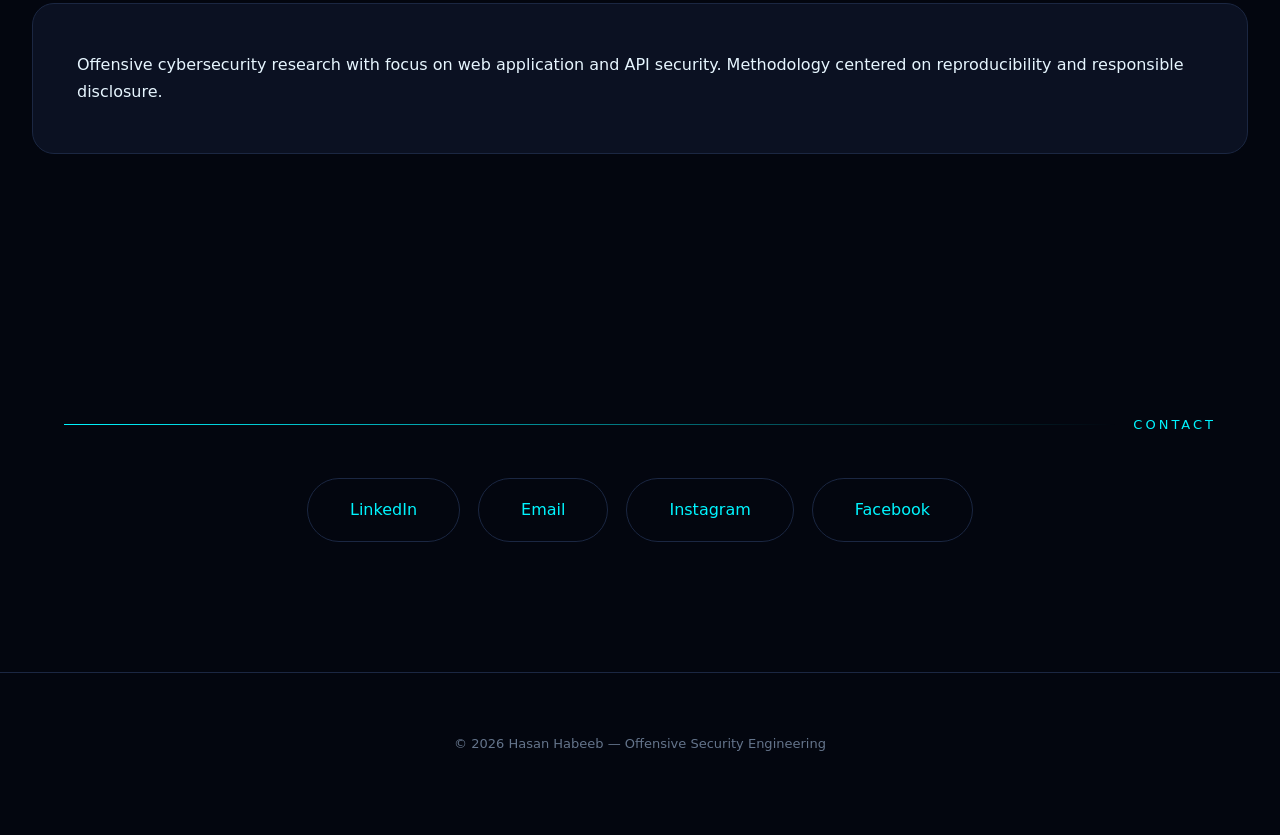
==== commit c794fef1: "Fix email link" ====
--- a/index.html
+++ b/index.html
@@ -104,7 +104,7 @@
 <div class="section-header">CONTACT</div>
 <div class="contact-buttons">
 <a href="https://www.linkedin.com/in/hasanhabeeb" target="_blank" rel="noopener noreferrer" class="contact-btn">LinkedIn</a>
-<a href="xvisor03@gmail.com" class="contact-btn">Email</a>
+<a href="mailto:xvisor03@gmail.com" class="contact-btn">Email</a>
 <a href="https://www.instagram.com/hasan.a.habeeb" target="_blank" rel="noopener noreferrer" class="contact-btn">Instagram</a>
 <a href="https://www.facebook.com/HasanHabeb" target="_blank" rel="noopener noreferrer" class="contact-btn">Facebook</a>
 </div>
